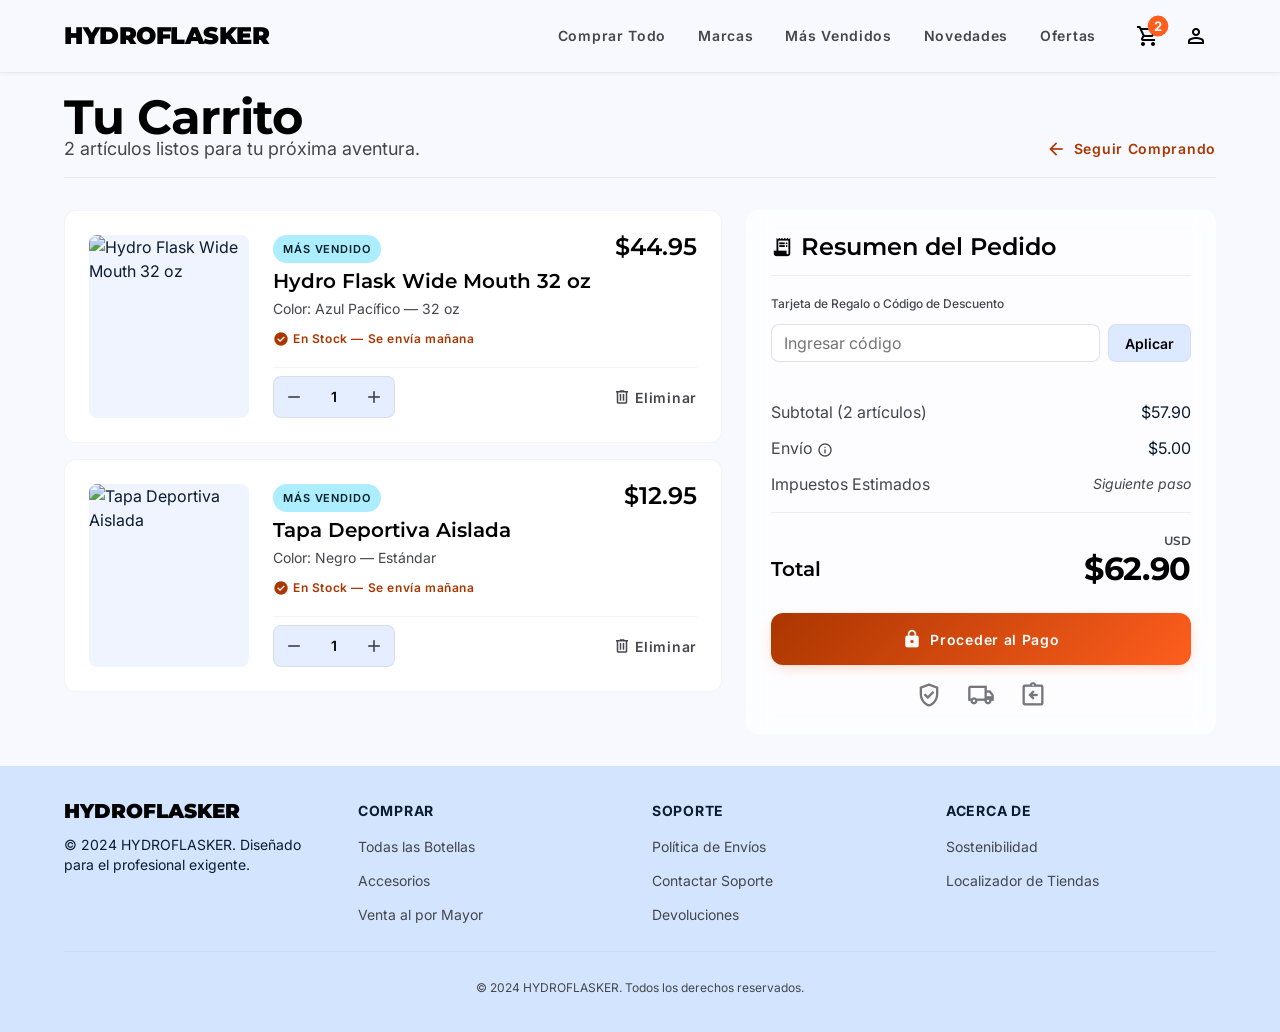
==== pages/cart.html @ 6d179d45 "Add files via upload" ====
<!DOCTYPE html>
<html lang="es">
<head>
  <meta charset="utf-8" />
  <meta name="viewport" content="width=device-width, initial-scale=1.0" />
  <title>Tu Carrito — HYDROFLASKER</title>
  <link rel="stylesheet" href="../css/main.css" />
  <link rel="stylesheet" href="../css/cart.css" />
</head>
<body>
  <div id="app-header"></div>

  <main class="page-transition cart-page">
    <div class="container">

      <!-- Header -->
      <div class="cart-head">
        <div>
          <h1 class="cart-head__title">Tu Carrito</h1>
          <p class="cart-head__sub" id="cart-count-text">0 artículos</p>
        </div>
        <a href="catalog.html" class="cart-head__back">
          <span class="material-symbols-outlined" style="font-size:20px">arrow_back</span>
          Seguir Comprando
        </a>
      </div>

      <div class="cart-layout">

        <!-- Cart Items -->
        <div class="cart-items" id="cart-items-container">
          <!-- Populated by JS -->
        </div>

        <!-- Order Summary -->
        <aside class="order-summary glass-panel">
          <h2 class="order-summary__title">
            <span class="material-symbols-outlined icon-fill" style="font-size:22px">receipt_long</span>
            Resumen del Pedido
          </h2>

          <!-- Promo -->
          <div class="order-summary__promo">
            <label class="order-summary__promo-label" for="promo-code">
              Tarjeta de Regalo o Código de Descuento
            </label>
            <div class="order-summary__promo-row">
              <input
                type="text"
                id="promo-code"
                placeholder="Ingresar código"
                class="order-summary__promo-input"
              />
              <button class="order-summary__promo-btn" id="apply-promo-btn">Aplicar</button>
            </div>
            <p class="order-summary__promo-msg" id="promo-msg"></p>
          </div>

          <!-- Breakdown -->
          <div class="order-summary__breakdown">
            <div class="order-summary__row">
              <span>Subtotal (<span id="item-count-label">0</span> artículos)</span>
              <span id="subtotal-label">$0.00</span>
            </div>
            <div class="order-summary__row">
              <span>
                Envío
                <span class="material-symbols-outlined" style="font-size:16px;vertical-align:middle;cursor:help" title="Tarifa de envío estándar">info</span>
              </span>
              <span id="shipping-label">$5.00</span>
            </div>
            <div class="order-summary__row">
              <span>Impuestos Estimados</span>
              <span style="color:var(--on-surface-variant);font-style:italic;font-size:14px">Siguiente paso</span>
            </div>
          </div>

          <!-- Total -->
          <div class="order-summary__total">
            <span>Total</span>
            <div style="text-align:right">
              <small class="order-summary__currency">USD</small>
              <div class="order-summary__total-amount" id="total-label">$0.00</div>
            </div>
          </div>

          <!-- CTA -->
          <button class="electric-button order-summary__checkout" id="checkout-btn">
            <span class="material-symbols-outlined icon-fill" style="font-size:20px">lock</span>
            Proceder al Pago
          </button>

          <!-- Trust badges -->
          <div class="order-summary__trust">
            <span class="material-symbols-outlined" title="Pago Seguro">verified_user</span>
            <span class="material-symbols-outlined" title="Envío Rápido">local_shipping</span>
            <span class="material-symbols-outlined" title="Devoluciones Fáciles">assignment_return</span>
          </div>
        </aside>

      </div>

      <!-- Empty Cart State -->
      <div class="cart-empty" id="cart-empty" style="display:none">
        <span class="material-symbols-outlined" style="font-size:80px;color:var(--outline-variant)">shopping_cart</span>
        <h2>Tu carrito está vacío</h2>
        <p>¡Explora nuestros productos y encuentra tu próxima aventura!</p>
        <a href="catalog.html" class="btn-browse">Ver Catálogo</a>
      </div>

    </div>
  </main>

  <div id="app-footer"></div>

  <script type="module" src="../js/cart.js"></script>
</body>
</html>
---- css/main.css ----
/* ============================================
   HYDROFLASKER — Design System
   ============================================ */

@import url('https://fonts.googleapis.com/css2?family=Inter:wght@400;500;600&family=Montserrat:wght@600;700;900&display=swap');
@import url('https://fonts.googleapis.com/css2?family=Material+Symbols+Outlined:wght,FILL@100..700,0..1&display=swap');

/* ── Color Tokens ── */
:root {
  --surface-container:         #e5eeff;
  --on-tertiary-fixed:         #001f26;
  --on-secondary-container:    #551600;
  --tertiary-fixed-dim:        #4cd7f6;
  --inverse-surface:           #213145;
  --error-container:           #ffdad6;
  --surface-container-lowest:  #ffffff;
  --on-primary-container:      #7c839b;
  --on-tertiary-container:     #0090a9;
  --error:                     #ba1a1a;
  --surface-dim:               #cbdbf5;
  --on-primary:                #ffffff;
  --background:                #f8f9ff;
  --inverse-on-surface:        #eaf1ff;
  --on-background:             #0b1c30;
  --on-surface-variant:        #45464d;
  --secondary:                 #ab3600;
  --surface-container-highest: #d3e4fe;
  --secondary-fixed-dim:       #ffb59c;
  --on-error-container:        #93000a;
  --inverse-primary:           #bec6e0;
  --primary:                   #000000;
  --tertiary-fixed:            #acedff;
  --on-primary-fixed:          #131b2e;
  --primary-container:         #131b2e;
  --outline:                   #76777d;
  --outline-variant:           #c6c6cd;
  --surface-container-low:     #eff4ff;
  --surface-bright:            #f8f9ff;
  --surface:                   #f8f9ff;
  --on-secondary:              #ffffff;
  --on-surface:                #0b1c30;
  --tertiary:                  #000000;
  --on-error:                  #ffffff;
  --primary-fixed:             #dae2fd;
  --surface-variant:           #d3e4fe;
  --on-tertiary:               #ffffff;
  --secondary-container:       #fe5e1e;
  --surface-container-high:    #dce9ff;
  --tertiary-container:        #001f26;

  /* Spacing */
  --margin-mobile:    20px;
  --margin-desktop:   64px;
  --stack-lg:         32px;
  --stack-md:         16px;
  --stack-sm:         8px;
  --gutter-mobile:    16px;
  --gutter-desktop:   24px;
  --container-max:    1280px;

  /* Border radius */
  --radius:    4px;
  --radius-lg: 8px;
  --radius-xl: 12px;
}

/* ── Reset ── */
*, *::before, *::after { box-sizing: border-box; margin: 0; padding: 0; }
html { scroll-behavior: smooth; }
body {
  font-family: 'Inter', sans-serif;
  font-size: 16px;
  line-height: 24px;
  color: var(--on-background);
  background: var(--background);
  overflow-x: hidden;
  -webkit-font-smoothing: antialiased;
}
img { max-width: 100%; display: block; }
a { text-decoration: none; color: inherit; }
button { cursor: pointer; border: none; background: none; font-family: inherit; }
input, select { font-family: inherit; }

/* ── Material Icons ── */
.material-symbols-outlined {
  font-family: 'Material Symbols Outlined';
  font-weight: normal;
  font-style: normal;
  font-size: 24px;
  line-height: 1;
  letter-spacing: normal;
  text-transform: none;
  display: inline-block;
  white-space: nowrap;
  word-wrap: normal;
  direction: ltr;
  -webkit-font-feature-settings: 'liga';
  font-feature-settings: 'liga';
  -webkit-font-smoothing: antialiased;
  font-variation-settings: 'FILL' 0, 'wght' 400, 'GRAD' 0, 'opsz' 24;
  vertical-align: middle;
  user-select: none;
}
.icon-fill { font-variation-settings: 'FILL' 1, 'wght' 400, 'GRAD' 0, 'opsz' 24; }

/* ── Typography ── */
.font-montserrat { font-family: 'Montserrat', sans-serif; }
h1, h2, h3, h4, h5, h6 { font-family: 'Montserrat', sans-serif; }

/* ── Layout Utilities ── */
.container {
  width: 100%;
  max-width: var(--container-max);
  margin-inline: auto;
  padding-inline: var(--margin-mobile);
}
@media (min-width: 768px) {
  .container { padding-inline: var(--margin-desktop); }
}

/* ── Shadows ── */
.shadow-ambient       { box-shadow: 0 8px 24px -4px rgba(11,28,48,.08); }
.shadow-ambient-hover { box-shadow: 0 16px 32px -8px rgba(11,28,48,.12); }
.shadow-soft-card     { box-shadow: 0 10px 20px -5px rgba(11,28,48,.08); }
.ambient-shadow-card  { box-shadow: 0 10px 30px -10px rgba(11,28,48,.08), 0 4px 6px -4px rgba(11,28,48,.04); }

/* ── Glass Panel ── */
.glass-panel {
  background: rgba(255,255,255,.7);
  backdrop-filter: blur(12px);
  -webkit-backdrop-filter: blur(12px);
  border: 1px solid rgba(255,255,255,.3);
}

/* ── Electric Button ── */
.electric-button {
  background: linear-gradient(135deg, #ab3600, #fe5e1e);
  box-shadow: 0 4px 15px -5px rgba(254,94,30,.4);
  transition: all .3s ease;
  color: var(--on-secondary);
  font-family: 'Inter', sans-serif;
  font-size: 14px;
  font-weight: 600;
  letter-spacing: .05em;
}
.electric-button:hover {
  box-shadow: 0 8px 25px -8px rgba(254,94,30,.6);
  transform: translateY(-2px);
}

/* ── Navigation ── */
.topnav {
  position: sticky;
  top: 0;
  z-index: 50;
  width: 100%;
  background: rgba(248,249,255,.9);
  backdrop-filter: blur(12px);
  -webkit-backdrop-filter: blur(12px);
  border-bottom: 1px solid rgba(198,198,205,.3);
  box-shadow: 0 1px 4px rgba(11,28,48,.06);
}
.topnav__inner {
  display: flex;
  align-items: center;
  justify-content: space-between;
  padding-block: 16px;
}
.topnav__logo {
  font-family: 'Montserrat', sans-serif;
  font-size: 24px;
  font-weight: 900;
  letter-spacing: -.02em;
  color: var(--primary);
}
.topnav__nav {
  display: none;
  align-items: center;
  gap: 32px;
  margin-left: auto;
  margin-right: 32px;
}
@media (min-width: 768px) { .topnav__nav { display: flex; } }
.topnav__link {
  font-size: 14px;
  font-weight: 600;
  letter-spacing: .05em;
  color: var(--on-surface-variant);
  transition: color .2s;
}
.topnav__link:hover { color: var(--secondary); }
.topnav__link--active {
  color: var(--secondary);
  border-bottom: 2px solid var(--secondary);
  padding-bottom: 2px;
}
.topnav__actions {
  display: flex;
  align-items: center;
  gap: 8px;
}
.topnav__icon-btn {
  position: relative;
  display: flex;
  align-items: center;
  justify-content: center;
  width: 40px;
  height: 40px;
  border-radius: 9999px;
  color: var(--primary);
  transition: background .2s, transform .15s;
}
.topnav__icon-btn:hover { background: var(--surface-container-low); }
.topnav__icon-btn:active { transform: scale(.95); }
.topnav__badge {
  position: absolute;
  top: 4px; right: 4px;
  width: 8px; height: 8px;
  border-radius: 9999px;
  background: var(--secondary-container);
}
.topnav__search {
  display: none;
  align-items: center;
  gap: 8px;
  background: var(--surface-container-lowest);
  border: 1px solid var(--outline-variant);
  border-radius: 9999px;
  padding: 6px 16px;
  transition: border-color .2s;
}
.topnav__search:focus-within { border-color: var(--primary); }
@media (min-width: 640px) { .topnav__search { display: flex; } }
.topnav__search input {
  background: transparent;
  border: none;
  outline: none;
  font-size: 14px;
  width: 128px;
  color: var(--on-surface);
}
.topnav__search input::placeholder { color: var(--on-surface-variant); }

/* ── Footer ── */
.footer {
  background: var(--surface-container-highest);
  border-top: 1px solid rgba(198,198,205,.2);
  margin-top: auto;
}
.footer__inner {
  display: grid;
  grid-template-columns: repeat(2, 1fr);
  gap: var(--gutter-desktop);
  padding-block: var(--stack-lg);
}
@media (min-width: 768px) { .footer__inner { grid-template-columns: repeat(4, 1fr); } }
.footer__brand { grid-column: span 2; }
@media (min-width: 768px) { .footer__brand { grid-column: span 1; } }
.footer__logo {
  font-family: 'Montserrat', sans-serif;
  font-size: 20px;
  font-weight: 900;
  color: var(--primary);
  margin-bottom: 12px;
  display: block;
}
.footer__copy {
  font-size: 14px;
  color: var(--on-surface);
  line-height: 20px;
}
.footer__heading {
  font-size: 14px;
  font-weight: 700;
  letter-spacing: .05em;
  color: var(--on-surface);
  margin-bottom: 12px;
  text-transform: uppercase;
}
.footer__links { display: flex; flex-direction: column; gap: 10px; }
.footer__link {
  font-size: 14px;
  color: var(--on-surface-variant);
  transition: color .2s, transform .2s;
  display: inline-block;
}
.footer__link:hover { color: var(--primary); transform: translateY(-2px); }
.footer__bottom {
  grid-column: span 2;
  padding-top: 24px;
  border-top: 1px solid rgba(198,198,205,.3);
  text-align: center;
  font-size: 12px;
  color: var(--on-surface-variant);
}
@media (min-width: 768px) { .footer__bottom { grid-column: span 4; } }

/* ── Page Transition ── */
.page-transition {
  animation: pageFadeIn .35s ease;
}
@keyframes pageFadeIn {
  from { opacity: 0; transform: translateY(8px); }
  to   { opacity: 1; transform: translateY(0); }
}

/* ── Cart Badge Counter ── */
#cart-count-badge {
  position: absolute;
  top: 2px; right: 2px;
  min-width: 16px; height: 16px;
  border-radius: 9999px;
  background: var(--secondary-container);
  color: var(--on-secondary);
  font-size: 10px;
  font-weight: 700;
  display: flex;
  align-items: center;
  justify-content: center;
  padding: 0 3px;
  transition: transform .2s;
}
#cart-count-badge.bump { transform: scale(1.3); }

/* ==========================================================================
   SHARED UI COMPONENTS
   ========================================================================== */

/* ── Centralized Buttons ── */
.btn {
  display: inline-flex;
  align-items: center;
  gap: 8px;
  padding: 14px 28px;
  border-radius: 9999px;
  font-family: 'Inter', sans-serif;
  font-size: 14px;
  font-weight: 600;
  letter-spacing: .05em;
  transition: all .2s;
  cursor: pointer;
  border: none;
  background: none;
}
.btn--primary {
  background: var(--on-surface);
  color: var(--surface);
}
.btn--primary:hover {
  background: var(--secondary);
  transform: translateY(-2px);
  box-shadow: 0 8px 20px rgba(171,54,0,.3);
}
.btn--ghost {
  background: transparent;
  color: var(--on-surface);
  border: 2px solid var(--outline-variant);
}
.btn--ghost:hover {
  border-color: var(--primary);
  background: var(--surface-container-low);
}
.btn--outline {
  background: transparent;
  color: var(--on-surface);
  border: 2px solid var(--outline);
}
.btn--outline:hover {
  background: var(--surface-container-low);
}

.btn-apply {
  width: 100%;
  padding: 12px;
  background: var(--secondary);
  color: var(--on-secondary);
  border-radius: var(--radius-xl);
  font-family: 'Inter', sans-serif;
  font-size: 14px;
  font-weight: 600;
  letter-spacing: .05em;
  transition: background .2s, transform .15s;
  box-shadow: 0 4px 12px rgba(171,54,0,.2);
  margin-top: auto;
}
.btn-apply:hover {
  background: var(--on-secondary-container);
  transform: translateY(-1px);
}
.btn-apply:active {
  transform: scale(.97);
}

.btn-load-more {
  padding: 12px 32px;
  border: 2px solid var(--primary);
  border-radius: var(--radius-xl);
  color: var(--primary);
  font-family: 'Inter', sans-serif;
  font-size: 14px;
  font-weight: 600;
  letter-spacing: .05em;
  transition: background .2s, color .2s;
}
.btn-load-more:hover {
  background: var(--surface-container-low);
}

/* ── Centralized Product Card ── */
.product-card {
  position: relative;
  display: flex;
  flex-direction: column;
  background: var(--surface-container-lowest);
  border-radius: var(--radius-xl);
  overflow: hidden;
  border: 1px solid rgba(198,198,205,.1);
  box-shadow: 0 8px 24px -4px rgba(11,28,48,.08);
  transition: transform .3s, box-shadow .3s, border-color .3s;
}
.product-card:hover {
  transform: translateY(-4px);
  box-shadow: 0 16px 32px -8px rgba(11,28,48,.15);
  border-color: rgba(198,198,205,.2);
}

.product-card__img-wrap {
  position: relative;
  width: 100%;
  aspect-ratio: 1;
  background: var(--surface-container-low);
  display: flex;
  align-items: center;
  justify-content: center;
  padding: 24px;
  overflow: hidden;
}

.product-card__badges {
  position: absolute;
  top: 12px; left: 12px;
  z-index: 2;
  display: flex;
  flex-direction: column;
  gap: 6px;
}

.product-card__badge {
  display: inline-block;
  padding: 2px 8px;
  border-radius: 6px;
  font-size: 12px;
  font-weight: 500;
  letter-spacing: .05em;
  background: var(--tertiary-fixed);
  color: var(--on-tertiary-fixed);
}
.product-card__badge--sale {
  background: var(--secondary);
  color: var(--on-secondary);
}
.product-card__badge--sold {
  background: var(--secondary-container);
  color: var(--on-secondary-container);
}

.product-card__img {
  width: 100%; height: 100%;
  object-fit: contain;
  mix-blend-mode: multiply;
  transition: transform .5s;
}
.product-card:hover .product-card__img {
  transform: scale(1.05);
}

/* Quick View Overlay (Catalog) */
.product-card__overlay {
  position: absolute;
  inset: 0;
  background: rgba(248,249,255,.2);
  backdrop-filter: blur(2px);
  opacity: 0;
  display: flex;
  align-items: flex-end;
  justify-content: center;
  padding-bottom: 24px;
  transition: opacity .3s;
  z-index: 1;
}
.product-card:hover .product-card__overlay {
  opacity: 1;
}
.product-card__quick-view {
  background: var(--secondary);
  color: var(--on-secondary);
  font-family: 'Inter', sans-serif;
  font-size: 14px;
  font-weight: 600;
  letter-spacing: .05em;
  padding: 10px 24px;
  border-radius: 9999px;
  box-shadow: 0 4px 12px rgba(11,28,48,.2);
  transform: translateY(16px);
  transition: transform .3s, background .2s;
  cursor: pointer;
}
.product-card__quick-view:hover {
  background: var(--on-secondary-container);
}
.product-card:hover .product-card__quick-view {
  transform: translateY(0);
}

/* Direct Add Button (Home) */
.product-card__add {
  position: absolute;
  bottom: 16px; right: 16px;
  width: 40px; height: 40px;
  border-radius: 9999px;
  background: var(--secondary-container);
  color: var(--on-secondary);
  display: flex;
  align-items: center;
  justify-content: center;
  opacity: 0;
  transform: translateY(16px);
  transition: opacity .3s, transform .3s, background .2s;
  box-shadow: 0 4px 12px rgba(11,28,48,.15);
  cursor: pointer;
  z-index: 3;
}
.product-card__add:hover {
  background: var(--secondary);
}
.product-card:hover .product-card__add {
  opacity: 1;
  transform: translateY(0);
}

/* Card Body */
.product-card__body {
  padding: 20px;
  display: flex;
  flex-direction: column;
  flex: 1;
}
.product-card__row {
  display: flex;
  justify-content: space-between;
  align-items: flex-start;
  margin-bottom: 8px;
}
.product-card__name {
  font-family: 'Montserrat', sans-serif;
  font-size: 20px;
  font-weight: 600;
  line-height: 28px;
  color: var(--on-surface);
  margin-bottom: 8px;
  transition: color .2s;
  text-decoration: none;
  white-space: nowrap;
  overflow: hidden;
  text-overflow: ellipsis;
  display: block;
}
.product-card__name:hover {
  color: var(--secondary);
}
.product-card__variant {
  font-size: 14px;
  color: var(--on-surface-variant);
  flex: 1;
  margin-bottom: 16px;
}

/* Prices */
.product-card__prices {
  display: flex;
  align-items: flex-end;
  gap: 4px;
}
.product-card__price {
  font-family: 'Montserrat', sans-serif;
  font-size: 24px;
  font-weight: 600;
  color: var(--on-surface);
}
.product-card__price--sale {
  color: var(--secondary);
}
.product-card__price-old {
  font-size: 16px;
  color: var(--outline);
  text-decoration: line-through;
  margin-left: 8px;
}

/* Colors (Catalog) */
.product-card__colors {
  display: flex;
  align-items: center;
  gap: 6px;
  margin-top: 8px;
}
.product-card__color-dot {
  width: 16px;
  height: 16px;
  border-radius: 9999px;
  border: 1px solid rgba(198,198,205,.5);
}
.product-card__more {
  font-size: 12px;
  color: var(--on-surface-variant);
  margin-left: 4px;
}
---- css/cart.css ----
/* ── Cart Page ── */
.cart-page { flex-grow: 1; padding-block: var(--stack-lg); }

/* Head */
.cart-head {
  display: flex;
  align-items: flex-end;
  justify-content: space-between;
  padding-bottom: var(--stack-md);
  margin-bottom: var(--stack-lg);
  border-bottom: 1px solid rgba(198,198,205,.3);
}
.cart-head__title {
  font-size: clamp(32px, 6vw, 48px);
  font-weight: 700;
  letter-spacing: -.02em;
  color: var(--primary);
}
.cart-head__sub { font-size: 18px; color: var(--on-surface-variant); margin-top: 8px; }
.cart-head__back {
  display: none;
  align-items: center;
  gap: 8px;
  font-size: 14px;
  font-weight: 600;
  letter-spacing: .05em;
  color: var(--secondary);
  transition: color .2s;
}
.cart-head__back:hover { color: var(--secondary-container); }
@media (min-width: 768px) { .cart-head__back { display: flex; } }

/* Layout */
.cart-layout {
  display: grid;
  grid-template-columns: 1fr;
  gap: var(--gutter-desktop);
  align-items: start;
}
@media (min-width: 1024px) { .cart-layout { grid-template-columns: 7fr 5fr; } }

/* Cart Items */
.cart-items { display: flex; flex-direction: column; gap: var(--stack-md); }

.cart-item {
  display: flex;
  flex-direction: column;
  gap: var(--gutter-desktop);
  background: var(--surface-container-lowest);
  border-radius: var(--radius-xl);
  padding: var(--stack-md);
  border: 1px solid rgba(198,198,205,.2);
  transition: border-color .2s;
  animation: slideInUp .4s cubic-bezier(.16,1,.3,1) both;
  overflow: hidden;
  position: relative;
}
.cart-item:hover { border-color: rgba(198,198,205,.5); }
@media (min-width: 640px) { .cart-item { flex-direction: row; padding: var(--gutter-desktop); } }

@keyframes slideInUp {
  from { opacity: 0; transform: translateY(20px); }
  to   { opacity: 1; transform: translateY(0); }
}

.cart-item__img-wrap {
  width: 100%;
  aspect-ratio: 1;
  border-radius: var(--radius-lg);
  background: var(--surface-container-low);
  overflow: hidden;
  flex-shrink: 0;
}
@media (min-width: 640px) { .cart-item__img-wrap { width: 128px; aspect-ratio: 1; } }
@media (min-width: 768px) { .cart-item__img-wrap { width: 160px; } }

.cart-item__img {
  width: 100%; height: 100%;
  object-fit: cover;
  mix-blend-mode: multiply;
  transition: transform .5s;
}
.cart-item:hover .cart-item__img { transform: scale(1.05); }

.cart-item__body {
  display: flex;
  flex-direction: column;
  justify-content: space-between;
  flex: 1;
}
.cart-item__head {
  display: flex;
  justify-content: space-between;
  align-items: flex-start;
  gap: 16px;
}

.cart-item__badge {
  display: inline-block;
  padding: 2px 10px;
  background: var(--tertiary-fixed);
  color: var(--on-tertiary-fixed);
  border-radius: 9999px;
  font-size: 11px;
  font-weight: 600;
  letter-spacing: .08em;
  text-transform: uppercase;
  margin-bottom: 6px;
}
.cart-item__name {
  font-family: 'Montserrat', sans-serif;
  font-size: 20px;
  font-weight: 600;
  color: var(--primary);
  margin-bottom: 4px;
}
.cart-item__variant { font-size: 14px; color: var(--on-surface-variant); margin-bottom: 6px; }
.cart-item__stock {
  display: flex;
  align-items: center;
  gap: 4px;
  font-size: 12px;
  font-weight: 600;
  letter-spacing: .05em;
  color: var(--secondary);
}
.cart-item__price {
  font-family: 'Montserrat', sans-serif;
  font-size: 24px;
  font-weight: 600;
  color: var(--primary);
  white-space: nowrap;
}

.cart-item__footer {
  display: flex;
  align-items: center;
  justify-content: space-between;
  padding-top: var(--stack-sm);
  border-top: 1px solid rgba(198,198,205,.2);
  margin-top: var(--stack-md);
}
.cart-item__qty {
  display: flex;
  align-items: center;
  background: var(--surface-container);
  border: 1px solid rgba(198,198,205,.4);
  border-radius: var(--radius-lg);
  overflow: hidden;
}
.cart-item__qty-btn {
  width: 40px; height: 40px;
  display: flex; align-items: center; justify-content: center;
  color: var(--on-surface-variant);
  transition: background .15s, color .15s;
}
.cart-item__qty-btn:hover { background: var(--surface-variant); color: var(--primary); }
.cart-item__qty-val {
  width: 40px;
  text-align: center;
  font-size: 14px;
  font-weight: 600;
  letter-spacing: .05em;
  color: var(--primary);
  pointer-events: none;
}
.cart-item__remove {
  display: flex;
  align-items: center;
  gap: 4px;
  font-size: 14px;
  font-weight: 600;
  letter-spacing: .05em;
  color: var(--on-surface-variant);
  transition: color .2s;
}
.cart-item__remove:hover { color: var(--error); }

/* Order Summary */
.order-summary {
  border-radius: var(--radius-xl);
  padding: var(--gutter-desktop);
  position: sticky;
  top: 88px;
}
.order-summary__title {
  font-family: 'Montserrat', sans-serif;
  font-size: 24px;
  font-weight: 600;
  color: var(--primary);
  display: flex;
  align-items: center;
  gap: 8px;
  padding-bottom: var(--stack-md);
  margin-bottom: var(--stack-md);
  border-bottom: 1px solid rgba(198,198,205,.3);
}

/* Promo */
.order-summary__promo { margin-bottom: var(--stack-md); }
.order-summary__promo-label { display: block; font-size: 12px; font-weight: 500; color: var(--on-surface-variant); margin-bottom: 8px; }
.order-summary__promo-row { display: flex; gap: 8px; }
.order-summary__promo-input {
  flex: 1;
  background: var(--surface-container-lowest);
  border: 1px solid rgba(198,198,205,.5);
  border-radius: var(--radius-lg);
  padding: 8px 12px;
  font-size: 16px;
  color: var(--primary);
  outline: none;
  transition: border-color .2s;
}
.order-summary__promo-input:focus { border-color: var(--secondary); box-shadow: 0 0 0 2px rgba(171,54,0,.12); }
.order-summary__promo-btn {
  background: var(--surface-container-high);
  color: var(--primary);
  font-family: 'Inter', sans-serif;
  font-size: 14px;
  font-weight: 600;
  padding: 8px 16px;
  border-radius: var(--radius-lg);
  border: 1px solid rgba(198,198,205,.3);
  transition: background .2s;
}
.order-summary__promo-btn:hover { background: var(--surface-container-highest); }
.order-summary__promo-msg { font-size: 12px; margin-top: 6px; min-height: 16px; }
.order-summary__promo-msg--error { color: var(--error); }
.order-summary__promo-msg--ok    { color: var(--secondary); }

/* Breakdown */
.order-summary__breakdown {
  display: flex;
  flex-direction: column;
  gap: 12px;
  font-size: 16px;
  color: var(--on-surface);
  margin-bottom: var(--stack-md);
  padding-bottom: var(--stack-md);
  border-bottom: 1px solid rgba(198,198,205,.3);
}
.order-summary__row { display: flex; justify-content: space-between; align-items: center; }
.order-summary__row span:first-child { color: var(--on-surface-variant); }

/* Total */
.order-summary__total {
  display: flex;
  justify-content: space-between;
  align-items: flex-end;
  margin-bottom: var(--stack-lg);
  font-family: 'Montserrat', sans-serif;
  font-size: 20px;
  font-weight: 600;
  color: var(--primary);
}
.order-summary__currency { display: block; font-size: 12px; color: var(--on-surface-variant); margin-bottom: 4px; }
.order-summary__total-amount { font-size: 32px; font-weight: 700; letter-spacing: -.01em; }

/* CTA */
.order-summary__checkout {
  width: 100%;
  display: flex;
  align-items: center;
  justify-content: center;
  gap: 8px;
  padding: 16px;
  border-radius: var(--radius-xl);
  font-size: 14px;
  font-weight: 600;
  letter-spacing: .05em;
}

/* Trust */
.order-summary__trust {
  display: flex;
  justify-content: center;
  align-items: center;
  gap: 24px;
  margin-top: var(--stack-md);
  color: var(--outline);
}
.order-summary__trust .material-symbols-outlined { font-size: 28px; }

/* Empty state */
.cart-empty {
  display: flex;
  flex-direction: column;
  align-items: center;
  text-align: center;
  padding: 80px 24px;
  gap: 16px;
}
.cart-empty h2 {
  font-family: 'Montserrat', sans-serif;
  font-size: 24px;
  color: var(--on-surface);
}
.cart-empty p { font-size: 16px; color: var(--on-surface-variant); }
.btn-browse {
  display: inline-flex;
  align-items: center;
  padding: 12px 32px;
  border-radius: 9999px;
  background: var(--on-surface);
  color: var(--surface);
  font-family: 'Inter', sans-serif;
  font-size: 14px;
  font-weight: 600;
  margin-top: 8px;
  transition: background .2s, transform .2s;
}
.btn-browse:hover { background: var(--secondary); transform: translateY(-2px); }
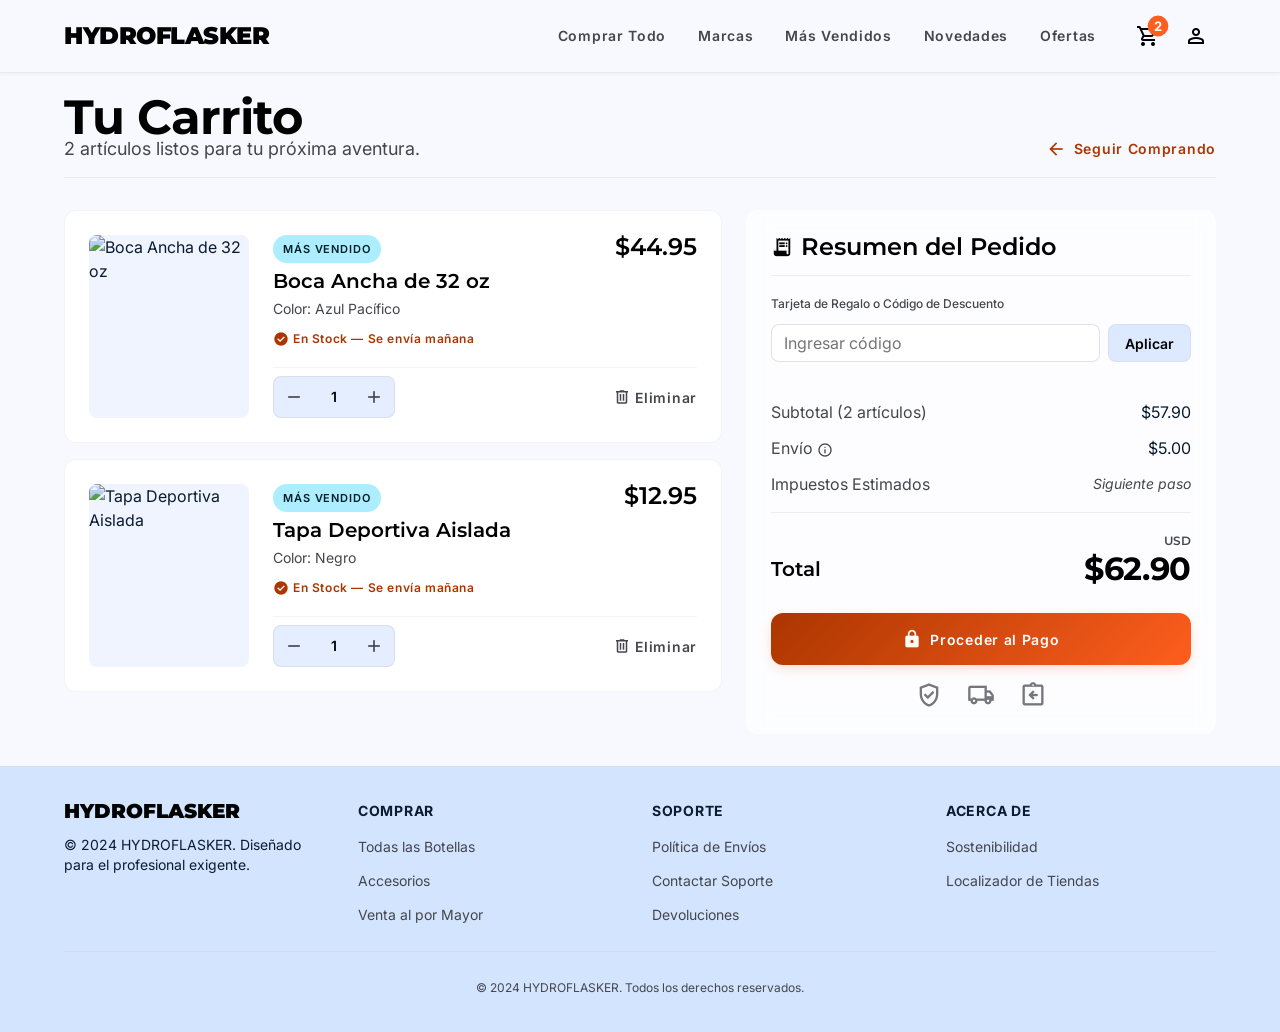
==== commit 4e8e9471: "Add files via upload" ====
--- a/pages/cart.html
+++ b/pages/cart.html
@@ -113,6 +113,7 @@
 
   <div id="app-footer"></div>
 
-  <script type="module" src="../js/cart.js"></script>
+  <script src="../js/app.js"></script>
+  <script src="../js/cart.js"></script>
 </body>
 </html>
--- a/css/main.css
+++ b/css/main.css
@@ -321,298 +321,3 @@
   transition: transform .2s;
 }
 #cart-count-badge.bump { transform: scale(1.3); }
-
-/* ==========================================================================
-   SHARED UI COMPONENTS
-   ========================================================================== */
-
-/* ── Centralized Buttons ── */
-.btn {
-  display: inline-flex;
-  align-items: center;
-  gap: 8px;
-  padding: 14px 28px;
-  border-radius: 9999px;
-  font-family: 'Inter', sans-serif;
-  font-size: 14px;
-  font-weight: 600;
-  letter-spacing: .05em;
-  transition: all .2s;
-  cursor: pointer;
-  border: none;
-  background: none;
-}
-.btn--primary {
-  background: var(--on-surface);
-  color: var(--surface);
-}
-.btn--primary:hover {
-  background: var(--secondary);
-  transform: translateY(-2px);
-  box-shadow: 0 8px 20px rgba(171,54,0,.3);
-}
-.btn--ghost {
-  background: transparent;
-  color: var(--on-surface);
-  border: 2px solid var(--outline-variant);
-}
-.btn--ghost:hover {
-  border-color: var(--primary);
-  background: var(--surface-container-low);
-}
-.btn--outline {
-  background: transparent;
-  color: var(--on-surface);
-  border: 2px solid var(--outline);
-}
-.btn--outline:hover {
-  background: var(--surface-container-low);
-}
-
-.btn-apply {
-  width: 100%;
-  padding: 12px;
-  background: var(--secondary);
-  color: var(--on-secondary);
-  border-radius: var(--radius-xl);
-  font-family: 'Inter', sans-serif;
-  font-size: 14px;
-  font-weight: 600;
-  letter-spacing: .05em;
-  transition: background .2s, transform .15s;
-  box-shadow: 0 4px 12px rgba(171,54,0,.2);
-  margin-top: auto;
-}
-.btn-apply:hover {
-  background: var(--on-secondary-container);
-  transform: translateY(-1px);
-}
-.btn-apply:active {
-  transform: scale(.97);
-}
-
-.btn-load-more {
-  padding: 12px 32px;
-  border: 2px solid var(--primary);
-  border-radius: var(--radius-xl);
-  color: var(--primary);
-  font-family: 'Inter', sans-serif;
-  font-size: 14px;
-  font-weight: 600;
-  letter-spacing: .05em;
-  transition: background .2s, color .2s;
-}
-.btn-load-more:hover {
-  background: var(--surface-container-low);
-}
-
-/* ── Centralized Product Card ── */
-.product-card {
-  position: relative;
-  display: flex;
-  flex-direction: column;
-  background: var(--surface-container-lowest);
-  border-radius: var(--radius-xl);
-  overflow: hidden;
-  border: 1px solid rgba(198,198,205,.1);
-  box-shadow: 0 8px 24px -4px rgba(11,28,48,.08);
-  transition: transform .3s, box-shadow .3s, border-color .3s;
-}
-.product-card:hover {
-  transform: translateY(-4px);
-  box-shadow: 0 16px 32px -8px rgba(11,28,48,.15);
-  border-color: rgba(198,198,205,.2);
-}
-
-.product-card__img-wrap {
-  position: relative;
-  width: 100%;
-  aspect-ratio: 1;
-  background: var(--surface-container-low);
-  display: flex;
-  align-items: center;
-  justify-content: center;
-  padding: 24px;
-  overflow: hidden;
-}
-
-.product-card__badges {
-  position: absolute;
-  top: 12px; left: 12px;
-  z-index: 2;
-  display: flex;
-  flex-direction: column;
-  gap: 6px;
-}
-
-.product-card__badge {
-  display: inline-block;
-  padding: 2px 8px;
-  border-radius: 6px;
-  font-size: 12px;
-  font-weight: 500;
-  letter-spacing: .05em;
-  background: var(--tertiary-fixed);
-  color: var(--on-tertiary-fixed);
-}
-.product-card__badge--sale {
-  background: var(--secondary);
-  color: var(--on-secondary);
-}
-.product-card__badge--sold {
-  background: var(--secondary-container);
-  color: var(--on-secondary-container);
-}
-
-.product-card__img {
-  width: 100%; height: 100%;
-  object-fit: contain;
-  mix-blend-mode: multiply;
-  transition: transform .5s;
-}
-.product-card:hover .product-card__img {
-  transform: scale(1.05);
-}
-
-/* Quick View Overlay (Catalog) */
-.product-card__overlay {
-  position: absolute;
-  inset: 0;
-  background: rgba(248,249,255,.2);
-  backdrop-filter: blur(2px);
-  opacity: 0;
-  display: flex;
-  align-items: flex-end;
-  justify-content: center;
-  padding-bottom: 24px;
-  transition: opacity .3s;
-  z-index: 1;
-}
-.product-card:hover .product-card__overlay {
-  opacity: 1;
-}
-.product-card__quick-view {
-  background: var(--secondary);
-  color: var(--on-secondary);
-  font-family: 'Inter', sans-serif;
-  font-size: 14px;
-  font-weight: 600;
-  letter-spacing: .05em;
-  padding: 10px 24px;
-  border-radius: 9999px;
-  box-shadow: 0 4px 12px rgba(11,28,48,.2);
-  transform: translateY(16px);
-  transition: transform .3s, background .2s;
-  cursor: pointer;
-}
-.product-card__quick-view:hover {
-  background: var(--on-secondary-container);
-}
-.product-card:hover .product-card__quick-view {
-  transform: translateY(0);
-}
-
-/* Direct Add Button (Home) */
-.product-card__add {
-  position: absolute;
-  bottom: 16px; right: 16px;
-  width: 40px; height: 40px;
-  border-radius: 9999px;
-  background: var(--secondary-container);
-  color: var(--on-secondary);
-  display: flex;
-  align-items: center;
-  justify-content: center;
-  opacity: 0;
-  transform: translateY(16px);
-  transition: opacity .3s, transform .3s, background .2s;
-  box-shadow: 0 4px 12px rgba(11,28,48,.15);
-  cursor: pointer;
-  z-index: 3;
-}
-.product-card__add:hover {
-  background: var(--secondary);
-}
-.product-card:hover .product-card__add {
-  opacity: 1;
-  transform: translateY(0);
-}
-
-/* Card Body */
-.product-card__body {
-  padding: 20px;
-  display: flex;
-  flex-direction: column;
-  flex: 1;
-}
-.product-card__row {
-  display: flex;
-  justify-content: space-between;
-  align-items: flex-start;
-  margin-bottom: 8px;
-}
-.product-card__name {
-  font-family: 'Montserrat', sans-serif;
-  font-size: 20px;
-  font-weight: 600;
-  line-height: 28px;
-  color: var(--on-surface);
-  margin-bottom: 8px;
-  transition: color .2s;
-  text-decoration: none;
-  white-space: nowrap;
-  overflow: hidden;
-  text-overflow: ellipsis;
-  display: block;
-}
-.product-card__name:hover {
-  color: var(--secondary);
-}
-.product-card__variant {
-  font-size: 14px;
-  color: var(--on-surface-variant);
-  flex: 1;
-  margin-bottom: 16px;
-}
-
-/* Prices */
-.product-card__prices {
-  display: flex;
-  align-items: flex-end;
-  gap: 4px;
-}
-.product-card__price {
-  font-family: 'Montserrat', sans-serif;
-  font-size: 24px;
-  font-weight: 600;
-  color: var(--on-surface);
-}
-.product-card__price--sale {
-  color: var(--secondary);
-}
-.product-card__price-old {
-  font-size: 16px;
-  color: var(--outline);
-  text-decoration: line-through;
-  margin-left: 8px;
-}
-
-/* Colors (Catalog) */
-.product-card__colors {
-  display: flex;
-  align-items: center;
-  gap: 6px;
-  margin-top: 8px;
-}
-.product-card__color-dot {
-  width: 16px;
-  height: 16px;
-  border-radius: 9999px;
-  border: 1px solid rgba(198,198,205,.5);
-}
-.product-card__more {
-  font-size: 12px;
-  color: var(--on-surface-variant);
-  margin-left: 4px;
-}
-
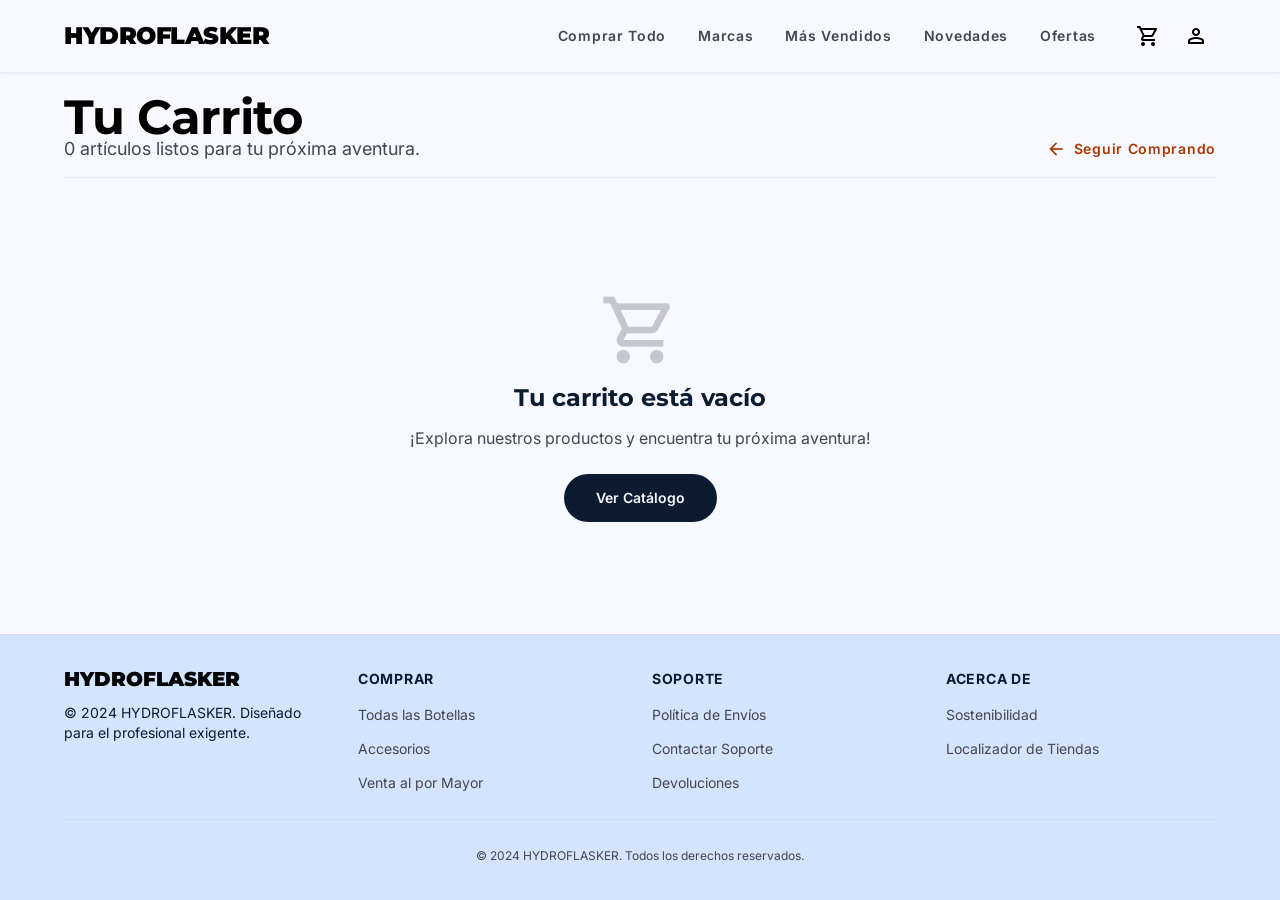
==== commit dade3501: "Culmine, v1.0" ====
--- a/pages/cart.html
+++ b/pages/cart.html
@@ -1,119 +1,145 @@
-<!DOCTYPE html>
-<html lang="es">
-<head>
-  <meta charset="utf-8" />
-  <meta name="viewport" content="width=device-width, initial-scale=1.0" />
-  <title>Tu Carrito — HYDROFLASKER</title>
-  <link rel="stylesheet" href="../css/main.css" />
-  <link rel="stylesheet" href="../css/cart.css" />
-</head>
-<body>
-  <div id="app-header"></div>
-
-  <main class="page-transition cart-page">
-    <div class="container">
-
-      <!-- Header -->
-      <div class="cart-head">
-        <div>
-          <h1 class="cart-head__title">Tu Carrito</h1>
-          <p class="cart-head__sub" id="cart-count-text">0 artículos</p>
-        </div>
-        <a href="catalog.html" class="cart-head__back">
-          <span class="material-symbols-outlined" style="font-size:20px">arrow_back</span>
-          Seguir Comprando
-        </a>
-      </div>
-
-      <div class="cart-layout">
-
-        <!-- Cart Items -->
-        <div class="cart-items" id="cart-items-container">
-          <!-- Populated by JS -->
-        </div>
-
-        <!-- Order Summary -->
-        <aside class="order-summary glass-panel">
-          <h2 class="order-summary__title">
-            <span class="material-symbols-outlined icon-fill" style="font-size:22px">receipt_long</span>
-            Resumen del Pedido
-          </h2>
-
-          <!-- Promo -->
-          <div class="order-summary__promo">
-            <label class="order-summary__promo-label" for="promo-code">
-              Tarjeta de Regalo o Código de Descuento
-            </label>
-            <div class="order-summary__promo-row">
-              <input
-                type="text"
-                id="promo-code"
-                placeholder="Ingresar código"
-                class="order-summary__promo-input"
-              />
-              <button class="order-summary__promo-btn" id="apply-promo-btn">Aplicar</button>
-            </div>
-            <p class="order-summary__promo-msg" id="promo-msg"></p>
-          </div>
-
-          <!-- Breakdown -->
-          <div class="order-summary__breakdown">
-            <div class="order-summary__row">
-              <span>Subtotal (<span id="item-count-label">0</span> artículos)</span>
-              <span id="subtotal-label">$0.00</span>
-            </div>
-            <div class="order-summary__row">
-              <span>
-                Envío
-                <span class="material-symbols-outlined" style="font-size:16px;vertical-align:middle;cursor:help" title="Tarifa de envío estándar">info</span>
-              </span>
-              <span id="shipping-label">$5.00</span>
-            </div>
-            <div class="order-summary__row">
-              <span>Impuestos Estimados</span>
-              <span style="color:var(--on-surface-variant);font-style:italic;font-size:14px">Siguiente paso</span>
-            </div>
-          </div>
-
-          <!-- Total -->
-          <div class="order-summary__total">
-            <span>Total</span>
-            <div style="text-align:right">
-              <small class="order-summary__currency">USD</small>
-              <div class="order-summary__total-amount" id="total-label">$0.00</div>
-            </div>
-          </div>
-
-          <!-- CTA -->
-          <button class="electric-button order-summary__checkout" id="checkout-btn">
-            <span class="material-symbols-outlined icon-fill" style="font-size:20px">lock</span>
-            Proceder al Pago
-          </button>
-
-          <!-- Trust badges -->
-          <div class="order-summary__trust">
-            <span class="material-symbols-outlined" title="Pago Seguro">verified_user</span>
-            <span class="material-symbols-outlined" title="Envío Rápido">local_shipping</span>
-            <span class="material-symbols-outlined" title="Devoluciones Fáciles">assignment_return</span>
-          </div>
-        </aside>
-
-      </div>
-
-      <!-- Empty Cart State -->
-      <div class="cart-empty" id="cart-empty" style="display:none">
-        <span class="material-symbols-outlined" style="font-size:80px;color:var(--outline-variant)">shopping_cart</span>
-        <h2>Tu carrito está vacío</h2>
-        <p>¡Explora nuestros productos y encuentra tu próxima aventura!</p>
-        <a href="catalog.html" class="btn-browse">Ver Catálogo</a>
-      </div>
-
-    </div>
-  </main>
-
-  <div id="app-footer"></div>
-
-  <script src="../js/app.js"></script>
-  <script src="../js/cart.js"></script>
-</body>
-</html>
+<!DOCTYPE html>
+<html lang="es">
+
+<head>
+  <meta charset="utf-8" />
+  <meta name="viewport" content="width=device-width, initial-scale=1.0" />
+  <title>Tu Carrito — HYDROFLASKER</title>
+  <link rel="stylesheet" href="../css/main.css?v=1.4" />
+  <link rel="stylesheet" href="../css/cart.css?v=1.4" />
+</head>
+
+<body>
+  <div id="app-header"></div>
+
+  <main class="page-transition cart-page">
+    <div class="container">
+
+      <!-- Header -->
+      <div class="cart-head">
+        <div>
+          <h1 class="cart-head__title">Tu Carrito</h1>
+          <p class="cart-head__sub" id="cart-count-text">0 artículos</p>
+        </div>
+        <a href="catalog.html" class="cart-head__back">
+          <span class="material-symbols-outlined" style="font-size:20px">arrow_back</span>
+          Seguir Comprando
+        </a>
+      </div>
+
+      <div class="cart-layout">
+
+        <!-- Cart Items -->
+        <div class="cart-items" id="cart-items-container">
+          <!-- Populated by JS -->
+        </div>
+
+        <!-- Order Summary -->
+        <aside class="order-summary glass-panel">
+          <h2 class="order-summary__title">
+            <span class="material-symbols-outlined icon-fill" style="font-size:22px">receipt_long</span>
+            Resumen del Pedido
+          </h2>
+
+          <!-- Promo -->
+          <div class="order-summary__promo">
+            <label class="order-summary__promo-label" for="promo-code">
+              Tarjeta de Regalo o Código de Descuento
+            </label>
+            <div class="order-summary__promo-row">
+              <input type="text" id="promo-code" placeholder="Ingresar código" class="order-summary__promo-input" />
+              <button class="order-summary__promo-btn" id="apply-promo-btn">Aplicar</button>
+            </div>
+            <p class="order-summary__promo-msg" id="promo-msg"></p>
+          </div>
+
+          <!-- Breakdown -->
+          <div class="order-summary__breakdown">
+            <div class="order-summary__row">
+              <span>Subtotal (<span id="item-count-label">0</span> artículos)</span>
+              <span id="subtotal-label">$0.00</span>
+            </div>
+            <div class="order-summary__row">
+              <span>
+                Envío
+                <span class="material-symbols-outlined" style="font-size:16px;vertical-align:middle;cursor:help"
+                  title="Tarifa de envío estándar">info</span>
+              </span>
+              <span id="shipping-label">$5.00</span>
+            </div>
+            <div class="order-summary__row">
+              <span>Impuestos Estimados</span>
+              <span style="color:var(--on-surface-variant);font-style:italic;font-size:14px">Siguiente paso</span>
+            </div>
+          </div>
+
+          <!-- Total -->
+          <div class="order-summary__total">
+            <span>Total</span>
+            <div style="text-align:right">
+              <small class="order-summary__currency">MXN</small>
+              <div class="order-summary__total-amount" id="total-label">$0.00</div>
+            </div>
+          </div>
+
+          <!-- Datos de Envío (Apariencia Profesional) -->
+          <div class="order-summary__shipping-info"
+            style="margin-block: 20px; border-top: 1px solid rgba(198, 198, 205, 0.3); padding-top: 16px;">
+            <p
+              style="font-size: 13px; font-weight: 700; color: var(--on-surface); margin-bottom: 12px; display: flex; align-items: center; gap: 6px;">
+              <span class="material-symbols-outlined"
+                style="font-size: 18px; color: var(--secondary);">local_shipping</span>
+              Datos de Envío
+            </p>
+            <div style="display: flex; flex-direction: column; gap: 8px;">
+              <input type="text" id="shipping-fullname" placeholder="Nombre completo del destinatario"
+                style="width: 100%; padding: 8px 12px; font-size: 13px; border: 1px solid var(--outline-variant); border-radius: var(--radius); background: var(--surface-container-lowest); color: var(--on-surface); outline: none; transition: border-color .2s;"
+                required />
+              <input type="text" id="shipping-address" placeholder="Calle, número e interior"
+                style="width: 100%; padding: 8px 12px; font-size: 13px; border: 1px solid var(--outline-variant); border-radius: var(--radius); background: var(--surface-container-lowest); color: var(--on-surface); outline: none; transition: border-color .2s;"
+                required />
+              <div style="display: flex; gap: 8px;">
+                <input type="text" id="shipping-city" placeholder="Ciudad"
+                  style="width: 60%; padding: 8px 12px; font-size: 13px; border: 1px solid var(--outline-variant); border-radius: var(--radius); background: var(--surface-container-lowest); color: var(--on-surface); outline: none; transition: border-color .2s;"
+                  required />
+                <input type="text" id="shipping-zip" placeholder="C. Postal"
+                  style="width: 40%; padding: 8px 12px; font-size: 13px; border: 1px solid var(--outline-variant); border-radius: var(--radius); background: var(--surface-container-lowest); color: var(--on-surface); outline: none; transition: border-color .2s;"
+                  required />
+              </div>
+            </div>
+          </div>
+
+          <!-- CTA -->
+          <button class="electric-button order-summary__checkout" id="checkout-btn">
+            <span class="material-symbols-outlined icon-fill" style="font-size:20px">lock</span>
+            Proceder al Pago
+          </button>
+
+          <!-- Trust badges -->
+          <div class="order-summary__trust">
+            <span class="material-symbols-outlined" title="Pago Seguro">verified_user</span>
+            <span class="material-symbols-outlined" title="Envío Rápido">local_shipping</span>
+            <span class="material-symbols-outlined" title="Devoluciones Fáciles">assignment_return</span>
+          </div>
+        </aside>
+
+      </div>
+
+      <!-- Empty Cart State -->
+      <div class="cart-empty" id="cart-empty" style="display:none">
+        <span class="material-symbols-outlined" style="font-size:80px;color:var(--outline-variant)">shopping_cart</span>
+        <h2>Tu carrito está vacío</h2>
+        <p>¡Explora nuestros productos y encuentra tu próxima aventura!</p>
+        <a href="catalog.html" class="btn-browse">Ver Catálogo</a>
+      </div>
+
+    </div>
+  </main>
+
+  <div id="app-footer"></div>
+
+  <script src="../js/app.js?v=1.4"></script>
+  <script src="../js/cart.js?v=1.4"></script>
+</body>
+
+</html>
--- a/css/main.css
+++ b/css/main.css
@@ -1,323 +1,716 @@
-/* ============================================
-   HYDROFLASKER — Design System
-   ============================================ */
-
-@import url('https://fonts.googleapis.com/css2?family=Inter:wght@400;500;600&family=Montserrat:wght@600;700;900&display=swap');
-@import url('https://fonts.googleapis.com/css2?family=Material+Symbols+Outlined:wght,FILL@100..700,0..1&display=swap');
-
-/* ── Color Tokens ── */
-:root {
-  --surface-container:         #e5eeff;
-  --on-tertiary-fixed:         #001f26;
-  --on-secondary-container:    #551600;
-  --tertiary-fixed-dim:        #4cd7f6;
-  --inverse-surface:           #213145;
-  --error-container:           #ffdad6;
-  --surface-container-lowest:  #ffffff;
-  --on-primary-container:      #7c839b;
-  --on-tertiary-container:     #0090a9;
-  --error:                     #ba1a1a;
-  --surface-dim:               #cbdbf5;
-  --on-primary:                #ffffff;
-  --background:                #f8f9ff;
-  --inverse-on-surface:        #eaf1ff;
-  --on-background:             #0b1c30;
-  --on-surface-variant:        #45464d;
-  --secondary:                 #ab3600;
-  --surface-container-highest: #d3e4fe;
-  --secondary-fixed-dim:       #ffb59c;
-  --on-error-container:        #93000a;
-  --inverse-primary:           #bec6e0;
-  --primary:                   #000000;
-  --tertiary-fixed:            #acedff;
-  --on-primary-fixed:          #131b2e;
-  --primary-container:         #131b2e;
-  --outline:                   #76777d;
-  --outline-variant:           #c6c6cd;
-  --surface-container-low:     #eff4ff;
-  --surface-bright:            #f8f9ff;
-  --surface:                   #f8f9ff;
-  --on-secondary:              #ffffff;
-  --on-surface:                #0b1c30;
-  --tertiary:                  #000000;
-  --on-error:                  #ffffff;
-  --primary-fixed:             #dae2fd;
-  --surface-variant:           #d3e4fe;
-  --on-tertiary:               #ffffff;
-  --secondary-container:       #fe5e1e;
-  --surface-container-high:    #dce9ff;
-  --tertiary-container:        #001f26;
-
-  /* Spacing */
-  --margin-mobile:    20px;
-  --margin-desktop:   64px;
-  --stack-lg:         32px;
-  --stack-md:         16px;
-  --stack-sm:         8px;
-  --gutter-mobile:    16px;
-  --gutter-desktop:   24px;
-  --container-max:    1280px;
-
-  /* Border radius */
-  --radius:    4px;
-  --radius-lg: 8px;
-  --radius-xl: 12px;
-}
-
-/* ── Reset ── */
-*, *::before, *::after { box-sizing: border-box; margin: 0; padding: 0; }
-html { scroll-behavior: smooth; }
-body {
-  font-family: 'Inter', sans-serif;
-  font-size: 16px;
-  line-height: 24px;
-  color: var(--on-background);
-  background: var(--background);
-  overflow-x: hidden;
-  -webkit-font-smoothing: antialiased;
-}
-img { max-width: 100%; display: block; }
-a { text-decoration: none; color: inherit; }
-button { cursor: pointer; border: none; background: none; font-family: inherit; }
-input, select { font-family: inherit; }
-
-/* ── Material Icons ── */
-.material-symbols-outlined {
-  font-family: 'Material Symbols Outlined';
-  font-weight: normal;
-  font-style: normal;
-  font-size: 24px;
-  line-height: 1;
-  letter-spacing: normal;
-  text-transform: none;
-  display: inline-block;
-  white-space: nowrap;
-  word-wrap: normal;
-  direction: ltr;
-  -webkit-font-feature-settings: 'liga';
-  font-feature-settings: 'liga';
-  -webkit-font-smoothing: antialiased;
-  font-variation-settings: 'FILL' 0, 'wght' 400, 'GRAD' 0, 'opsz' 24;
-  vertical-align: middle;
-  user-select: none;
-}
-.icon-fill { font-variation-settings: 'FILL' 1, 'wght' 400, 'GRAD' 0, 'opsz' 24; }
-
-/* ── Typography ── */
-.font-montserrat { font-family: 'Montserrat', sans-serif; }
-h1, h2, h3, h4, h5, h6 { font-family: 'Montserrat', sans-serif; }
-
-/* ── Layout Utilities ── */
-.container {
-  width: 100%;
-  max-width: var(--container-max);
-  margin-inline: auto;
-  padding-inline: var(--margin-mobile);
-}
-@media (min-width: 768px) {
-  .container { padding-inline: var(--margin-desktop); }
-}
-
-/* ── Shadows ── */
-.shadow-ambient       { box-shadow: 0 8px 24px -4px rgba(11,28,48,.08); }
-.shadow-ambient-hover { box-shadow: 0 16px 32px -8px rgba(11,28,48,.12); }
-.shadow-soft-card     { box-shadow: 0 10px 20px -5px rgba(11,28,48,.08); }
-.ambient-shadow-card  { box-shadow: 0 10px 30px -10px rgba(11,28,48,.08), 0 4px 6px -4px rgba(11,28,48,.04); }
-
-/* ── Glass Panel ── */
-.glass-panel {
-  background: rgba(255,255,255,.7);
-  backdrop-filter: blur(12px);
-  -webkit-backdrop-filter: blur(12px);
-  border: 1px solid rgba(255,255,255,.3);
-}
-
-/* ── Electric Button ── */
-.electric-button {
-  background: linear-gradient(135deg, #ab3600, #fe5e1e);
-  box-shadow: 0 4px 15px -5px rgba(254,94,30,.4);
-  transition: all .3s ease;
-  color: var(--on-secondary);
-  font-family: 'Inter', sans-serif;
-  font-size: 14px;
-  font-weight: 600;
-  letter-spacing: .05em;
-}
-.electric-button:hover {
-  box-shadow: 0 8px 25px -8px rgba(254,94,30,.6);
-  transform: translateY(-2px);
-}
-
-/* ── Navigation ── */
-.topnav {
-  position: sticky;
-  top: 0;
-  z-index: 50;
-  width: 100%;
-  background: rgba(248,249,255,.9);
-  backdrop-filter: blur(12px);
-  -webkit-backdrop-filter: blur(12px);
-  border-bottom: 1px solid rgba(198,198,205,.3);
-  box-shadow: 0 1px 4px rgba(11,28,48,.06);
-}
-.topnav__inner {
-  display: flex;
-  align-items: center;
-  justify-content: space-between;
-  padding-block: 16px;
-}
-.topnav__logo {
-  font-family: 'Montserrat', sans-serif;
-  font-size: 24px;
-  font-weight: 900;
-  letter-spacing: -.02em;
-  color: var(--primary);
-}
-.topnav__nav {
-  display: none;
-  align-items: center;
-  gap: 32px;
-  margin-left: auto;
-  margin-right: 32px;
-}
-@media (min-width: 768px) { .topnav__nav { display: flex; } }
-.topnav__link {
-  font-size: 14px;
-  font-weight: 600;
-  letter-spacing: .05em;
-  color: var(--on-surface-variant);
-  transition: color .2s;
-}
-.topnav__link:hover { color: var(--secondary); }
-.topnav__link--active {
-  color: var(--secondary);
-  border-bottom: 2px solid var(--secondary);
-  padding-bottom: 2px;
-}
-.topnav__actions {
-  display: flex;
-  align-items: center;
-  gap: 8px;
-}
-.topnav__icon-btn {
-  position: relative;
-  display: flex;
-  align-items: center;
-  justify-content: center;
-  width: 40px;
-  height: 40px;
-  border-radius: 9999px;
-  color: var(--primary);
-  transition: background .2s, transform .15s;
-}
-.topnav__icon-btn:hover { background: var(--surface-container-low); }
-.topnav__icon-btn:active { transform: scale(.95); }
-.topnav__badge {
-  position: absolute;
-  top: 4px; right: 4px;
-  width: 8px; height: 8px;
-  border-radius: 9999px;
-  background: var(--secondary-container);
-}
-.topnav__search {
-  display: none;
-  align-items: center;
-  gap: 8px;
-  background: var(--surface-container-lowest);
-  border: 1px solid var(--outline-variant);
-  border-radius: 9999px;
-  padding: 6px 16px;
-  transition: border-color .2s;
-}
-.topnav__search:focus-within { border-color: var(--primary); }
-@media (min-width: 640px) { .topnav__search { display: flex; } }
-.topnav__search input {
-  background: transparent;
-  border: none;
-  outline: none;
-  font-size: 14px;
-  width: 128px;
-  color: var(--on-surface);
-}
-.topnav__search input::placeholder { color: var(--on-surface-variant); }
-
-/* ── Footer ── */
-.footer {
-  background: var(--surface-container-highest);
-  border-top: 1px solid rgba(198,198,205,.2);
-  margin-top: auto;
-}
-.footer__inner {
-  display: grid;
-  grid-template-columns: repeat(2, 1fr);
-  gap: var(--gutter-desktop);
-  padding-block: var(--stack-lg);
-}
-@media (min-width: 768px) { .footer__inner { grid-template-columns: repeat(4, 1fr); } }
-.footer__brand { grid-column: span 2; }
-@media (min-width: 768px) { .footer__brand { grid-column: span 1; } }
-.footer__logo {
-  font-family: 'Montserrat', sans-serif;
-  font-size: 20px;
-  font-weight: 900;
-  color: var(--primary);
-  margin-bottom: 12px;
-  display: block;
-}
-.footer__copy {
-  font-size: 14px;
-  color: var(--on-surface);
-  line-height: 20px;
-}
-.footer__heading {
-  font-size: 14px;
-  font-weight: 700;
-  letter-spacing: .05em;
-  color: var(--on-surface);
-  margin-bottom: 12px;
-  text-transform: uppercase;
-}
-.footer__links { display: flex; flex-direction: column; gap: 10px; }
-.footer__link {
-  font-size: 14px;
-  color: var(--on-surface-variant);
-  transition: color .2s, transform .2s;
-  display: inline-block;
-}
-.footer__link:hover { color: var(--primary); transform: translateY(-2px); }
-.footer__bottom {
-  grid-column: span 2;
-  padding-top: 24px;
-  border-top: 1px solid rgba(198,198,205,.3);
-  text-align: center;
-  font-size: 12px;
-  color: var(--on-surface-variant);
-}
-@media (min-width: 768px) { .footer__bottom { grid-column: span 4; } }
-
-/* ── Page Transition ── */
-.page-transition {
-  animation: pageFadeIn .35s ease;
-}
-@keyframes pageFadeIn {
-  from { opacity: 0; transform: translateY(8px); }
-  to   { opacity: 1; transform: translateY(0); }
-}
-
-/* ── Cart Badge Counter ── */
-#cart-count-badge {
-  position: absolute;
-  top: 2px; right: 2px;
-  min-width: 16px; height: 16px;
-  border-radius: 9999px;
-  background: var(--secondary-container);
-  color: var(--on-secondary);
-  font-size: 10px;
-  font-weight: 700;
-  display: flex;
-  align-items: center;
-  justify-content: center;
-  padding: 0 3px;
-  transition: transform .2s;
-}
-#cart-count-badge.bump { transform: scale(1.3); }
+/* ============================================
+   HYDROFLASKER — Design System
+   ============================================ */
+
+@import url('https://fonts.googleapis.com/css2?family=Inter:wght@400;500;600&family=Montserrat:wght@600;700;900&display=swap');
+@import url('https://fonts.googleapis.com/css2?family=Material+Symbols+Outlined:wght,FILL@100..700,0..1&display=swap');
+
+/* ── Color Tokens ── */
+:root {
+  --surface-container: #e5eeff;
+  --on-tertiary-fixed: #001f26;
+  --on-secondary-container: #551600;
+  --tertiary-fixed-dim: #4cd7f6;
+  --inverse-surface: #213145;
+  --error-container: #ffdad6;
+  --surface-container-lowest: #ffffff;
+  --on-primary-container: #7c839b;
+  --on-tertiary-container: #0090a9;
+  --error: #ba1a1a;
+  --surface-dim: #cbdbf5;
+  --on-primary: #ffffff;
+  --background: #f8f9ff;
+  --inverse-on-surface: #eaf1ff;
+  --on-background: #0b1c30;
+  --on-surface-variant: #45464d;
+  --secondary: #ab3600;
+  --surface-container-highest: #d3e4fe;
+  --secondary-fixed-dim: #ffb59c;
+  --on-error-container: #93000a;
+  --inverse-primary: #bec6e0;
+  --primary: #000000;
+  --tertiary-fixed: #acedff;
+  --on-primary-fixed: #131b2e;
+  --primary-container: #131b2e;
+  --outline: #76777d;
+  --outline-variant: #c6c6cd;
+  --surface-container-low: #eff4ff;
+  --surface-bright: #f8f9ff;
+  --surface: #f8f9ff;
+  --on-secondary: #ffffff;
+  --on-surface: #0b1c30;
+  --tertiary: #000000;
+  --on-error: #ffffff;
+  --primary-fixed: #dae2fd;
+  --surface-variant: #d3e4fe;
+  --on-tertiary: #ffffff;
+  --secondary-container: #fe5e1e;
+  --surface-container-high: #dce9ff;
+  --tertiary-container: #001f26;
+
+  /* Spacing */
+  --margin-mobile: 20px;
+  --margin-desktop: 64px;
+  --stack-lg: 32px;
+  --stack-md: 16px;
+  --stack-sm: 8px;
+  --gutter-mobile: 16px;
+  --gutter-desktop: 24px;
+  --container-max: 1280px;
+
+  /* Border radius */
+  --radius: 4px;
+  --radius-lg: 8px;
+  --radius-xl: 12px;
+}
+
+/* ── Reset ── */
+*,
+*::before,
+*::after {
+  box-sizing: border-box;
+  margin: 0;
+  padding: 0;
+}
+
+html {
+  scroll-behavior: smooth;
+}
+
+body {
+  font-family: 'Inter', sans-serif;
+  font-size: 16px;
+  line-height: 24px;
+  color: var(--on-background);
+  background: var(--background);
+  overflow-x: hidden;
+  -webkit-font-smoothing: antialiased;
+}
+
+img {
+  max-width: 100%;
+  display: block;
+}
+
+a {
+  text-decoration: none;
+  color: inherit;
+}
+
+button {
+  cursor: pointer;
+  border: none;
+  background: none;
+  font-family: inherit;
+}
+
+input,
+select {
+  font-family: inherit;
+}
+
+/* ── Material Icons ── */
+.material-symbols-outlined {
+  font-family: 'Material Symbols Outlined';
+  font-weight: normal;
+  font-style: normal;
+  font-size: 24px;
+  line-height: 1;
+  letter-spacing: normal;
+  text-transform: none;
+  display: inline-block;
+  white-space: nowrap;
+  word-wrap: normal;
+  direction: ltr;
+  -webkit-font-feature-settings: 'liga';
+  font-feature-settings: 'liga';
+  -webkit-font-smoothing: antialiased;
+  font-variation-settings: 'FILL' 0, 'wght' 400, 'GRAD' 0, 'opsz' 24;
+  vertical-align: middle;
+  user-select: none;
+}
+
+.icon-fill {
+  font-variation-settings: 'FILL' 1, 'wght' 400, 'GRAD' 0, 'opsz' 24;
+}
+
+/* ── Typography ── */
+.font-montserrat {
+  font-family: 'Montserrat', sans-serif;
+}
+
+h1,
+h2,
+h3,
+h4,
+h5,
+h6 {
+  font-family: 'Montserrat', sans-serif;
+}
+
+/* ── Layout Utilities ── */
+.container {
+  width: 100%;
+  max-width: var(--container-max);
+  margin-inline: auto;
+  padding-inline: var(--margin-mobile);
+}
+
+@media (min-width: 768px) {
+  .container {
+    padding-inline: var(--margin-desktop);
+  }
+}
+
+/* ── Shadows ── */
+.shadow-ambient {
+  box-shadow: 0 8px 24px -4px rgba(11, 28, 48, .08);
+}
+
+.shadow-ambient-hover {
+  box-shadow: 0 16px 32px -8px rgba(11, 28, 48, .12);
+}
+
+.shadow-soft-card {
+  box-shadow: 0 10px 20px -5px rgba(11, 28, 48, .08);
+}
+
+.ambient-shadow-card {
+  box-shadow: 0 10px 30px -10px rgba(11, 28, 48, .08), 0 4px 6px -4px rgba(11, 28, 48, .04);
+}
+
+/* ── Glass Panel ── */
+.glass-panel {
+  background: rgba(255, 255, 255, .7);
+  backdrop-filter: blur(12px);
+  -webkit-backdrop-filter: blur(12px);
+  border: 1px solid rgba(255, 255, 255, .3);
+}
+
+/* ── Electric Button ── */
+.electric-button {
+  background: linear-gradient(135deg, #ab3600, #fe5e1e);
+  box-shadow: 0 4px 15px -5px rgba(254, 94, 30, .4);
+  transition: all .3s ease;
+  color: var(--on-secondary);
+  font-family: 'Inter', sans-serif;
+  font-size: 14px;
+  font-weight: 600;
+  letter-spacing: .05em;
+}
+
+.electric-button:hover {
+  box-shadow: 0 8px 25px -8px rgba(254, 94, 30, .6);
+  transform: translateY(-2px);
+}
+
+/* ── Navigation ── */
+.topnav {
+  position: sticky;
+  top: 0;
+  z-index: 50;
+  width: 100%;
+  background: rgba(248, 249, 255, .9);
+  backdrop-filter: blur(12px);
+  -webkit-backdrop-filter: blur(12px);
+  border-bottom: 1px solid rgba(198, 198, 205, .3);
+  box-shadow: 0 1px 4px rgba(11, 28, 48, .06);
+}
+
+.topnav__inner {
+  display: flex;
+  align-items: center;
+  justify-content: space-between;
+  padding-block: 16px;
+}
+
+.topnav__logo {
+  font-family: 'Montserrat', sans-serif;
+  font-size: 24px;
+  font-weight: 900;
+  letter-spacing: -.02em;
+  color: var(--primary);
+}
+
+.topnav__nav {
+  display: none;
+  align-items: center;
+  gap: 32px;
+  margin-left: auto;
+  margin-right: 32px;
+}
+
+@media (min-width: 768px) {
+  .topnav__nav {
+    display: flex;
+  }
+}
+
+.topnav__link {
+  font-size: 14px;
+  font-weight: 600;
+  letter-spacing: .05em;
+  color: var(--on-surface-variant);
+  transition: color .2s;
+}
+
+.topnav__link:hover {
+  color: var(--secondary);
+}
+
+.topnav__link--active {
+  color: var(--secondary);
+  border-bottom: 2px solid var(--secondary);
+  padding-bottom: 2px;
+}
+
+.topnav__actions {
+  display: flex;
+  align-items: center;
+  gap: 8px;
+}
+
+.topnav__icon-btn {
+  position: relative;
+  display: flex;
+  align-items: center;
+  justify-content: center;
+  width: 40px;
+  height: 40px;
+  border-radius: 9999px;
+  color: var(--primary);
+  transition: background .2s, transform .15s;
+}
+
+.topnav__icon-btn:hover {
+  background: var(--surface-container-low);
+}
+
+.topnav__icon-btn:active {
+  transform: scale(.95);
+}
+
+.topnav__badge {
+  position: absolute;
+  top: 4px;
+  right: 4px;
+  width: 8px;
+  height: 8px;
+  border-radius: 9999px;
+  background: var(--secondary-container);
+}
+
+
+/* ── Footer ── */
+.footer {
+  background: var(--surface-container-highest);
+  border-top: 1px solid rgba(198, 198, 205, .2);
+  margin-top: auto;
+}
+
+.footer__inner {
+  display: grid;
+  grid-template-columns: repeat(2, 1fr);
+  gap: var(--gutter-desktop);
+  padding-block: var(--stack-lg);
+}
+
+@media (min-width: 768px) {
+  .footer__inner {
+    grid-template-columns: repeat(4, 1fr);
+  }
+}
+
+.footer__brand {
+  grid-column: span 2;
+}
+
+@media (min-width: 768px) {
+  .footer__brand {
+    grid-column: span 1;
+  }
+}
+
+.footer__logo {
+  font-family: 'Montserrat', sans-serif;
+  font-size: 20px;
+  font-weight: 900;
+  color: var(--primary);
+  margin-bottom: 12px;
+  display: block;
+}
+
+.footer__copy {
+  font-size: 14px;
+  color: var(--on-surface);
+  line-height: 20px;
+}
+
+.footer__heading {
+  font-size: 14px;
+  font-weight: 700;
+  letter-spacing: .05em;
+  color: var(--on-surface);
+  margin-bottom: 12px;
+  text-transform: uppercase;
+}
+
+.footer__links {
+  display: flex;
+  flex-direction: column;
+  gap: 10px;
+}
+
+.footer__link {
+  font-size: 14px;
+  color: var(--on-surface-variant);
+  transition: color .2s, transform .2s;
+  display: inline-block;
+}
+
+.footer__link:hover {
+  color: var(--primary);
+  transform: translateY(-2px);
+}
+
+.footer__bottom {
+  grid-column: span 2;
+  padding-top: 24px;
+  border-top: 1px solid rgba(198, 198, 205, .3);
+  text-align: center;
+  font-size: 12px;
+  color: var(--on-surface-variant);
+}
+
+@media (min-width: 768px) {
+  .footer__bottom {
+    grid-column: span 4;
+  }
+}
+
+/* ── Page Transition ── */
+.page-transition {
+  animation: pageFadeIn .35s ease;
+}
+
+@keyframes pageFadeIn {
+  from {
+    opacity: 0;
+    transform: translateY(8px);
+  }
+
+  to {
+    opacity: 1;
+    transform: translateY(0);
+  }
+}
+
+/* ── Cart Badge Counter ── */
+#cart-count-badge {
+  position: absolute;
+  top: 2px;
+  right: 2px;
+  min-width: 16px;
+  height: 16px;
+  border-radius: 9999px;
+  background: var(--secondary-container);
+  color: var(--on-secondary);
+  font-size: 10px;
+  font-weight: 700;
+  display: flex;
+  align-items: center;
+  justify-content: center;
+  padding: 0 3px;
+  transition: transform .2s;
+}
+
+#cart-count-badge.bump {
+  transform: scale(1.3);
+}
+
+/* ==========================================================================
+   HYDROFLASKER — User Account dropdown, Modals & Purchase History
+   ========================================================================== */
+
+/* ── User Dropdown ── */
+.topnav__user-wrapper {
+  position: relative;
+}
+.user-dropdown {
+  position: absolute;
+  top: 100%;
+  right: 0;
+  margin-top: 8px;
+  width: 240px;
+  background: rgba(255, 255, 255, 0.95);
+  backdrop-filter: blur(12px);
+  -webkit-backdrop-filter: blur(12px);
+  border: 1px solid rgba(198, 198, 205, 0.4);
+  border-radius: var(--radius-lg);
+  box-shadow: 0 10px 30px -10px rgba(11,28,48,0.15);
+  padding: 16px;
+  display: flex;
+  flex-direction: column;
+  gap: 12px;
+  opacity: 0;
+  transform: translateY(10px);
+  visibility: hidden;
+  transition: opacity 0.25s ease, transform 0.25s ease, visibility 0.25s ease;
+  z-index: 100;
+}
+.user-dropdown--active {
+  opacity: 1;
+  transform: translateY(0);
+  visibility: visible;
+}
+.user-dropdown__header {
+  display: flex;
+  align-items: center;
+  gap: 12px;
+  padding-bottom: 12px;
+  border-bottom: 1px solid rgba(198, 198, 205, 0.3);
+}
+.user-dropdown__avatar {
+  width: 40px;
+  height: 40px;
+  border-radius: 9999px;
+  display: flex;
+  align-items: center;
+  justify-content: center;
+  background: var(--surface-container-high);
+  color: var(--secondary);
+  border: 2px solid var(--secondary-fixed-dim);
+}
+.user-dropdown__info {
+  display: flex;
+  flex-direction: column;
+  overflow: hidden;
+}
+.user-dropdown__name {
+  font-size: 14px;
+  font-weight: 700;
+  color: var(--on-surface);
+  white-space: nowrap;
+  text-overflow: ellipsis;
+  overflow: hidden;
+}
+.user-dropdown__email {
+  font-size: 11px;
+  color: var(--on-surface-variant);
+  white-space: nowrap;
+  text-overflow: ellipsis;
+  overflow: hidden;
+}
+.user-dropdown__btn {
+  display: flex;
+  align-items: center;
+  gap: 8px;
+  width: 100%;
+  padding: 8px 12px;
+  font-size: 13px;
+  font-weight: 600;
+  color: var(--on-surface);
+  border-radius: var(--radius);
+  transition: background 0.2s, color 0.2s;
+  text-align: left;
+  cursor: pointer;
+}
+.user-dropdown__btn:hover {
+  background: var(--surface-container-low);
+  color: var(--secondary);
+}
+.user-dropdown__btn--logout {
+  color: var(--error);
+  border-top: 1px solid rgba(198, 198, 205, 0.3);
+  padding-top: 12px;
+  border-radius: 0;
+}
+.user-dropdown__btn--logout:hover {
+  background: var(--error-container);
+  color: var(--on-error-container);
+  border-radius: var(--radius);
+}
+
+/* ── Auth & Purchases Modals ── */
+.auth-modal-overlay {
+  position: fixed;
+  inset: 0;
+  background: rgba(11, 28, 48, 0.6);
+  backdrop-filter: blur(4px);
+  z-index: 1000;
+  display: flex;
+  align-items: center;
+  justify-content: center;
+  opacity: 0;
+  visibility: hidden;
+  transition: opacity 0.3s ease, visibility 0.3s ease;
+}
+.auth-modal-overlay--active {
+  opacity: 1;
+  visibility: visible;
+}
+.auth-modal {
+  width: 100%;
+  max-width: 420px;
+  background: var(--background);
+  border-radius: var(--radius-xl);
+  box-shadow: 0 20px 40px -15px rgba(11,28,48,0.3);
+  border: 1px solid rgba(198, 198, 205, 0.3);
+  overflow: hidden;
+  transform: scale(0.9) translateY(20px);
+  transition: transform 0.3s cubic-bezier(0.34, 1.56, 0.64, 1);
+  display: flex;
+  flex-direction: column;
+}
+.auth-modal-overlay--active .auth-modal {
+  transform: scale(1) translateY(0);
+}
+.auth-modal__header {
+  padding: 20px 24px;
+  background: var(--surface-container-high);
+  display: flex;
+  justify-content: space-between;
+  align-items: center;
+  border-bottom: 1px solid rgba(198, 198, 205, 0.2);
+}
+.auth-modal__title {
+  font-size: 18px;
+  font-weight: 700;
+  color: var(--on-surface);
+}
+.auth-modal__close {
+  display: flex;
+  align-items: center;
+  justify-content: center;
+  width: 32px;
+  height: 32px;
+  border-radius: 9999px;
+  color: var(--on-surface-variant);
+  transition: background 0.2s, color 0.2s;
+  cursor: pointer;
+}
+.auth-modal__close:hover {
+  background: rgba(11,28,48,0.08);
+  color: var(--primary);
+}
+.auth-modal__body {
+  padding: 24px;
+  display: flex;
+  flex-direction: column;
+  gap: 20px;
+}
+.auth-tabs {
+  display: flex;
+  border-bottom: 2px solid var(--surface-container-highest);
+  margin-bottom: 8px;
+}
+.auth-tab {
+  flex: 1;
+  text-align: center;
+  padding-bottom: 12px;
+  font-size: 14px;
+  font-weight: 600;
+  color: var(--on-surface-variant);
+  border: none;
+  background: none;
+  border-bottom: 2px solid transparent;
+  margin-bottom: -2px;
+  transition: color 0.2s, border-color 0.2s;
+  cursor: pointer;
+}
+.auth-tab--active {
+  color: var(--secondary);
+  border-bottom-color: var(--secondary);
+}
+.auth-form {
+  display: flex;
+  flex-direction: column;
+  gap: 16px;
+}
+.auth-field {
+  display: flex;
+  flex-direction: column;
+  gap: 6px;
+}
+.auth-field label {
+  font-size: 12px;
+  font-weight: 600;
+  color: var(--on-surface-variant);
+}
+.auth-field input {
+  padding: 10px 14px;
+  border: 1px solid var(--outline-variant);
+  border-radius: var(--radius);
+  font-size: 14px;
+  background: var(--surface-container-lowest);
+  color: var(--on-surface);
+  transition: border-color 0.2s;
+}
+.auth-field input:focus {
+  outline: none;
+  border-color: var(--secondary);
+}
+
+/* ── Purchases List ── */
+.purchases-modal {
+  max-width: 500px;
+}
+.purchases-list {
+  display: flex;
+  flex-direction: column;
+  gap: 12px;
+  max-height: 380px;
+  overflow-y: auto;
+  padding-right: 4px;
+}
+.purchase-item {
+  display: flex;
+  align-items: center;
+  gap: 12px;
+  background: var(--surface-container-low);
+  border: 1px solid rgba(198, 198, 205, 0.2);
+  border-radius: var(--radius-lg);
+  padding: 10px 14px;
+  transition: transform 0.2s;
+}
+.purchase-item:hover {
+  transform: translateY(-2px);
+  background: var(--surface-container-high);
+}
+.purchase-item__img {
+  width: 50px;
+  height: 50px;
+  border-radius: var(--radius);
+  object-fit: contain;
+  background: var(--surface-container-low);
+  padding: 4px;
+}
+.purchase-item__details {
+  flex: 1;
+  display: flex;
+  flex-direction: column;
+}
+.purchase-item__name {
+  font-size: 13px;
+  font-weight: 700;
+  color: var(--on-surface);
+}
+.purchase-item__meta {
+  font-size: 11px;
+  color: var(--on-surface-variant);
+  margin-top: 2px;
+}
+.purchase-item__total {
+  text-align: right;
+  display: flex;
+  flex-direction: column;
+}
+.purchase-item__price {
+  font-size: 13px;
+  font-weight: 700;
+  color: var(--secondary);
+}
+.purchase-item__qty {
+  font-size: 11px;
+  color: var(--on-surface-variant);
+}
--- a/css/cart.css
+++ b/css/cart.css
@@ -1,312 +1,317 @@
-/* ── Cart Page ── */
-.cart-page { flex-grow: 1; padding-block: var(--stack-lg); }
-
-/* Head */
-.cart-head {
-  display: flex;
-  align-items: flex-end;
-  justify-content: space-between;
-  padding-bottom: var(--stack-md);
-  margin-bottom: var(--stack-lg);
-  border-bottom: 1px solid rgba(198,198,205,.3);
-}
-.cart-head__title {
-  font-size: clamp(32px, 6vw, 48px);
-  font-weight: 700;
-  letter-spacing: -.02em;
-  color: var(--primary);
-}
-.cart-head__sub { font-size: 18px; color: var(--on-surface-variant); margin-top: 8px; }
-.cart-head__back {
-  display: none;
-  align-items: center;
-  gap: 8px;
-  font-size: 14px;
-  font-weight: 600;
-  letter-spacing: .05em;
-  color: var(--secondary);
-  transition: color .2s;
-}
-.cart-head__back:hover { color: var(--secondary-container); }
-@media (min-width: 768px) { .cart-head__back { display: flex; } }
-
-/* Layout */
-.cart-layout {
-  display: grid;
-  grid-template-columns: 1fr;
-  gap: var(--gutter-desktop);
-  align-items: start;
-}
-@media (min-width: 1024px) { .cart-layout { grid-template-columns: 7fr 5fr; } }
-
-/* Cart Items */
-.cart-items { display: flex; flex-direction: column; gap: var(--stack-md); }
-
-.cart-item {
-  display: flex;
-  flex-direction: column;
-  gap: var(--gutter-desktop);
-  background: var(--surface-container-lowest);
-  border-radius: var(--radius-xl);
-  padding: var(--stack-md);
-  border: 1px solid rgba(198,198,205,.2);
-  transition: border-color .2s;
-  animation: slideInUp .4s cubic-bezier(.16,1,.3,1) both;
-  overflow: hidden;
-  position: relative;
-}
-.cart-item:hover { border-color: rgba(198,198,205,.5); }
-@media (min-width: 640px) { .cart-item { flex-direction: row; padding: var(--gutter-desktop); } }
-
-@keyframes slideInUp {
-  from { opacity: 0; transform: translateY(20px); }
-  to   { opacity: 1; transform: translateY(0); }
-}
-
-.cart-item__img-wrap {
-  width: 100%;
-  aspect-ratio: 1;
-  border-radius: var(--radius-lg);
-  background: var(--surface-container-low);
-  overflow: hidden;
-  flex-shrink: 0;
-}
-@media (min-width: 640px) { .cart-item__img-wrap { width: 128px; aspect-ratio: 1; } }
-@media (min-width: 768px) { .cart-item__img-wrap { width: 160px; } }
-
-.cart-item__img {
-  width: 100%; height: 100%;
-  object-fit: cover;
-  mix-blend-mode: multiply;
-  transition: transform .5s;
-}
-.cart-item:hover .cart-item__img { transform: scale(1.05); }
-
-.cart-item__body {
-  display: flex;
-  flex-direction: column;
-  justify-content: space-between;
-  flex: 1;
-}
-.cart-item__head {
-  display: flex;
-  justify-content: space-between;
-  align-items: flex-start;
-  gap: 16px;
-}
-
-.cart-item__badge {
-  display: inline-block;
-  padding: 2px 10px;
-  background: var(--tertiary-fixed);
-  color: var(--on-tertiary-fixed);
-  border-radius: 9999px;
-  font-size: 11px;
-  font-weight: 600;
-  letter-spacing: .08em;
-  text-transform: uppercase;
-  margin-bottom: 6px;
-}
-.cart-item__name {
-  font-family: 'Montserrat', sans-serif;
-  font-size: 20px;
-  font-weight: 600;
-  color: var(--primary);
-  margin-bottom: 4px;
-}
-.cart-item__variant { font-size: 14px; color: var(--on-surface-variant); margin-bottom: 6px; }
-.cart-item__stock {
-  display: flex;
-  align-items: center;
-  gap: 4px;
-  font-size: 12px;
-  font-weight: 600;
-  letter-spacing: .05em;
-  color: var(--secondary);
-}
-.cart-item__price {
-  font-family: 'Montserrat', sans-serif;
-  font-size: 24px;
-  font-weight: 600;
-  color: var(--primary);
-  white-space: nowrap;
-}
-
-.cart-item__footer {
-  display: flex;
-  align-items: center;
-  justify-content: space-between;
-  padding-top: var(--stack-sm);
-  border-top: 1px solid rgba(198,198,205,.2);
-  margin-top: var(--stack-md);
-}
-.cart-item__qty {
-  display: flex;
-  align-items: center;
-  background: var(--surface-container);
-  border: 1px solid rgba(198,198,205,.4);
-  border-radius: var(--radius-lg);
-  overflow: hidden;
-}
-.cart-item__qty-btn {
-  width: 40px; height: 40px;
-  display: flex; align-items: center; justify-content: center;
-  color: var(--on-surface-variant);
-  transition: background .15s, color .15s;
-}
-.cart-item__qty-btn:hover { background: var(--surface-variant); color: var(--primary); }
-.cart-item__qty-val {
-  width: 40px;
-  text-align: center;
-  font-size: 14px;
-  font-weight: 600;
-  letter-spacing: .05em;
-  color: var(--primary);
-  pointer-events: none;
-}
-.cart-item__remove {
-  display: flex;
-  align-items: center;
-  gap: 4px;
-  font-size: 14px;
-  font-weight: 600;
-  letter-spacing: .05em;
-  color: var(--on-surface-variant);
-  transition: color .2s;
-}
-.cart-item__remove:hover { color: var(--error); }
-
-/* Order Summary */
-.order-summary {
-  border-radius: var(--radius-xl);
-  padding: var(--gutter-desktop);
-  position: sticky;
-  top: 88px;
-}
-.order-summary__title {
-  font-family: 'Montserrat', sans-serif;
-  font-size: 24px;
-  font-weight: 600;
-  color: var(--primary);
-  display: flex;
-  align-items: center;
-  gap: 8px;
-  padding-bottom: var(--stack-md);
-  margin-bottom: var(--stack-md);
-  border-bottom: 1px solid rgba(198,198,205,.3);
-}
-
-/* Promo */
-.order-summary__promo { margin-bottom: var(--stack-md); }
-.order-summary__promo-label { display: block; font-size: 12px; font-weight: 500; color: var(--on-surface-variant); margin-bottom: 8px; }
-.order-summary__promo-row { display: flex; gap: 8px; }
-.order-summary__promo-input {
-  flex: 1;
-  background: var(--surface-container-lowest);
-  border: 1px solid rgba(198,198,205,.5);
-  border-radius: var(--radius-lg);
-  padding: 8px 12px;
-  font-size: 16px;
-  color: var(--primary);
-  outline: none;
-  transition: border-color .2s;
-}
-.order-summary__promo-input:focus { border-color: var(--secondary); box-shadow: 0 0 0 2px rgba(171,54,0,.12); }
-.order-summary__promo-btn {
-  background: var(--surface-container-high);
-  color: var(--primary);
-  font-family: 'Inter', sans-serif;
-  font-size: 14px;
-  font-weight: 600;
-  padding: 8px 16px;
-  border-radius: var(--radius-lg);
-  border: 1px solid rgba(198,198,205,.3);
-  transition: background .2s;
-}
-.order-summary__promo-btn:hover { background: var(--surface-container-highest); }
-.order-summary__promo-msg { font-size: 12px; margin-top: 6px; min-height: 16px; }
-.order-summary__promo-msg--error { color: var(--error); }
-.order-summary__promo-msg--ok    { color: var(--secondary); }
-
-/* Breakdown */
-.order-summary__breakdown {
-  display: flex;
-  flex-direction: column;
-  gap: 12px;
-  font-size: 16px;
-  color: var(--on-surface);
-  margin-bottom: var(--stack-md);
-  padding-bottom: var(--stack-md);
-  border-bottom: 1px solid rgba(198,198,205,.3);
-}
-.order-summary__row { display: flex; justify-content: space-between; align-items: center; }
-.order-summary__row span:first-child { color: var(--on-surface-variant); }
-
-/* Total */
-.order-summary__total {
-  display: flex;
-  justify-content: space-between;
-  align-items: flex-end;
-  margin-bottom: var(--stack-lg);
-  font-family: 'Montserrat', sans-serif;
-  font-size: 20px;
-  font-weight: 600;
-  color: var(--primary);
-}
-.order-summary__currency { display: block; font-size: 12px; color: var(--on-surface-variant); margin-bottom: 4px; }
-.order-summary__total-amount { font-size: 32px; font-weight: 700; letter-spacing: -.01em; }
-
-/* CTA */
-.order-summary__checkout {
-  width: 100%;
-  display: flex;
-  align-items: center;
-  justify-content: center;
-  gap: 8px;
-  padding: 16px;
-  border-radius: var(--radius-xl);
-  font-size: 14px;
-  font-weight: 600;
-  letter-spacing: .05em;
-}
-
-/* Trust */
-.order-summary__trust {
-  display: flex;
-  justify-content: center;
-  align-items: center;
-  gap: 24px;
-  margin-top: var(--stack-md);
-  color: var(--outline);
-}
-.order-summary__trust .material-symbols-outlined { font-size: 28px; }
-
-/* Empty state */
-.cart-empty {
-  display: flex;
-  flex-direction: column;
-  align-items: center;
-  text-align: center;
-  padding: 80px 24px;
-  gap: 16px;
-}
-.cart-empty h2 {
-  font-family: 'Montserrat', sans-serif;
-  font-size: 24px;
-  color: var(--on-surface);
-}
-.cart-empty p { font-size: 16px; color: var(--on-surface-variant); }
-.btn-browse {
-  display: inline-flex;
-  align-items: center;
-  padding: 12px 32px;
-  border-radius: 9999px;
-  background: var(--on-surface);
-  color: var(--surface);
-  font-family: 'Inter', sans-serif;
-  font-size: 14px;
-  font-weight: 600;
-  margin-top: 8px;
-  transition: background .2s, transform .2s;
-}
-.btn-browse:hover { background: var(--secondary); transform: translateY(-2px); }
+/* ── Cart Page ── */
+.cart-page { flex-grow: 1; padding-block: var(--stack-lg); }
+
+/* Head */
+.cart-head {
+  display: flex;
+  align-items: flex-end;
+  justify-content: space-between;
+  padding-bottom: var(--stack-md);
+  margin-bottom: var(--stack-lg);
+  border-bottom: 1px solid rgba(198,198,205,.3);
+}
+.cart-head__title {
+  font-size: clamp(32px, 6vw, 48px);
+  font-weight: 700;
+  letter-spacing: -.02em;
+  color: var(--primary);
+}
+.cart-head__sub { font-size: 18px; color: var(--on-surface-variant); margin-top: 8px; }
+.cart-head__back {
+  display: none;
+  align-items: center;
+  gap: 8px;
+  font-size: 14px;
+  font-weight: 600;
+  letter-spacing: .05em;
+  color: var(--secondary);
+  transition: color .2s;
+}
+.cart-head__back:hover { color: var(--secondary-container); }
+@media (min-width: 768px) { .cart-head__back { display: flex; } }
+
+/* Layout */
+.cart-layout {
+  display: grid;
+  grid-template-columns: 1fr;
+  gap: var(--gutter-desktop);
+  align-items: start;
+}
+@media (min-width: 1024px) { .cart-layout { grid-template-columns: 7fr 5fr; } }
+
+/* Cart Items */
+.cart-items { display: flex; flex-direction: column; gap: var(--stack-md); }
+
+.cart-item {
+  display: flex;
+  flex-direction: column;
+  gap: var(--gutter-desktop);
+  background: var(--surface-container-lowest);
+  border-radius: var(--radius-xl);
+  padding: var(--stack-md);
+  border: 1px solid rgba(198,198,205,.2);
+  transition: border-color .2s;
+  animation: slideInUp .4s cubic-bezier(.16,1,.3,1) both;
+  overflow: hidden;
+  position: relative;
+}
+.cart-item:hover { border-color: rgba(198,198,205,.5); }
+@media (min-width: 640px) { .cart-item { flex-direction: row; padding: var(--gutter-desktop); } }
+
+@keyframes slideInUp {
+  from { opacity: 0; transform: translateY(20px); }
+  to   { opacity: 1; transform: translateY(0); }
+}
+
+.cart-item__img-wrap {
+  width: 100%;
+  aspect-ratio: 1;
+  border-radius: var(--radius-lg);
+  background: var(--surface-container-low);
+  overflow: hidden;
+  flex-shrink: 0;
+  display: flex;
+  align-items: center;
+  justify-content: center;
+  padding: 12px;
+  box-sizing: border-box;
+}
+@media (min-width: 640px) { .cart-item__img-wrap { width: 128px; aspect-ratio: 1; padding: 12px; } }
+@media (min-width: 768px) { .cart-item__img-wrap { width: 160px; padding: 16px; } }
+
+.cart-item__img {
+  width: 100%; height: 100%;
+  object-fit: contain;
+  mix-blend-mode: multiply;
+  transition: transform .5s;
+}
+.cart-item:hover .cart-item__img { transform: scale(1.05); }
+
+.cart-item__body {
+  display: flex;
+  flex-direction: column;
+  justify-content: space-between;
+  flex: 1;
+}
+.cart-item__head {
+  display: flex;
+  justify-content: space-between;
+  align-items: flex-start;
+  gap: 16px;
+}
+
+.cart-item__badge {
+  display: inline-block;
+  padding: 2px 10px;
+  background: var(--tertiary-fixed);
+  color: var(--on-tertiary-fixed);
+  border-radius: 9999px;
+  font-size: 11px;
+  font-weight: 600;
+  letter-spacing: .08em;
+  text-transform: uppercase;
+  margin-bottom: 6px;
+}
+.cart-item__name {
+  font-family: 'Montserrat', sans-serif;
+  font-size: 20px;
+  font-weight: 600;
+  color: var(--primary);
+  margin-bottom: 4px;
+}
+.cart-item__variant { font-size: 14px; color: var(--on-surface-variant); margin-bottom: 6px; }
+.cart-item__stock {
+  display: flex;
+  align-items: center;
+  gap: 4px;
+  font-size: 12px;
+  font-weight: 600;
+  letter-spacing: .05em;
+  color: var(--secondary);
+}
+.cart-item__price {
+  font-family: 'Montserrat', sans-serif;
+  font-size: 24px;
+  font-weight: 600;
+  color: var(--primary);
+  white-space: nowrap;
+}
+
+.cart-item__footer {
+  display: flex;
+  align-items: center;
+  justify-content: space-between;
+  padding-top: var(--stack-sm);
+  border-top: 1px solid rgba(198,198,205,.2);
+  margin-top: var(--stack-md);
+}
+.cart-item__qty {
+  display: flex;
+  align-items: center;
+  background: var(--surface-container);
+  border: 1px solid rgba(198,198,205,.4);
+  border-radius: var(--radius-lg);
+  overflow: hidden;
+}
+.cart-item__qty-btn {
+  width: 40px; height: 40px;
+  display: flex; align-items: center; justify-content: center;
+  color: var(--on-surface-variant);
+  transition: background .15s, color .15s;
+}
+.cart-item__qty-btn:hover { background: var(--surface-variant); color: var(--primary); }
+.cart-item__qty-val {
+  width: 40px;
+  text-align: center;
+  font-size: 14px;
+  font-weight: 600;
+  letter-spacing: .05em;
+  color: var(--primary);
+  pointer-events: none;
+}
+.cart-item__remove {
+  display: flex;
+  align-items: center;
+  gap: 4px;
+  font-size: 14px;
+  font-weight: 600;
+  letter-spacing: .05em;
+  color: var(--on-surface-variant);
+  transition: color .2s;
+}
+.cart-item__remove:hover { color: var(--error); }
+
+/* Order Summary */
+.order-summary {
+  border-radius: var(--radius-xl);
+  padding: var(--gutter-desktop);
+  position: sticky;
+  top: 88px;
+}
+.order-summary__title {
+  font-family: 'Montserrat', sans-serif;
+  font-size: 24px;
+  font-weight: 600;
+  color: var(--primary);
+  display: flex;
+  align-items: center;
+  gap: 8px;
+  padding-bottom: var(--stack-md);
+  margin-bottom: var(--stack-md);
+  border-bottom: 1px solid rgba(198,198,205,.3);
+}
+
+/* Promo */
+.order-summary__promo { margin-bottom: var(--stack-md); }
+.order-summary__promo-label { display: block; font-size: 12px; font-weight: 500; color: var(--on-surface-variant); margin-bottom: 8px; }
+.order-summary__promo-row { display: flex; gap: 8px; }
+.order-summary__promo-input {
+  flex: 1;
+  background: var(--surface-container-lowest);
+  border: 1px solid rgba(198,198,205,.5);
+  border-radius: var(--radius-lg);
+  padding: 8px 12px;
+  font-size: 16px;
+  color: var(--primary);
+  outline: none;
+  transition: border-color .2s;
+}
+.order-summary__promo-input:focus { border-color: var(--secondary); box-shadow: 0 0 0 2px rgba(171,54,0,.12); }
+.order-summary__promo-btn {
+  background: var(--surface-container-high);
+  color: var(--primary);
+  font-family: 'Inter', sans-serif;
+  font-size: 14px;
+  font-weight: 600;
+  padding: 8px 16px;
+  border-radius: var(--radius-lg);
+  border: 1px solid rgba(198,198,205,.3);
+  transition: background .2s;
+}
+.order-summary__promo-btn:hover { background: var(--surface-container-highest); }
+.order-summary__promo-msg { font-size: 12px; margin-top: 6px; min-height: 16px; }
+.order-summary__promo-msg--error { color: var(--error); }
+.order-summary__promo-msg--ok    { color: var(--secondary); }
+
+/* Breakdown */
+.order-summary__breakdown {
+  display: flex;
+  flex-direction: column;
+  gap: 12px;
+  font-size: 16px;
+  color: var(--on-surface);
+  margin-bottom: var(--stack-md);
+  padding-bottom: var(--stack-md);
+  border-bottom: 1px solid rgba(198,198,205,.3);
+}
+.order-summary__row { display: flex; justify-content: space-between; align-items: center; }
+.order-summary__row span:first-child { color: var(--on-surface-variant); }
+
+/* Total */
+.order-summary__total {
+  display: flex;
+  justify-content: space-between;
+  align-items: flex-end;
+  margin-bottom: var(--stack-lg);
+  font-family: 'Montserrat', sans-serif;
+  font-size: 20px;
+  font-weight: 600;
+  color: var(--primary);
+}
+.order-summary__currency { display: block; font-size: 12px; color: var(--on-surface-variant); margin-bottom: 4px; }
+.order-summary__total-amount { font-size: 32px; font-weight: 700; letter-spacing: -.01em; }
+
+/* CTA */
+.order-summary__checkout {
+  width: 100%;
+  display: flex;
+  align-items: center;
+  justify-content: center;
+  gap: 8px;
+  padding: 16px;
+  border-radius: var(--radius-xl);
+  font-size: 14px;
+  font-weight: 600;
+  letter-spacing: .05em;
+}
+
+/* Trust */
+.order-summary__trust {
+  display: flex;
+  justify-content: center;
+  align-items: center;
+  gap: 24px;
+  margin-top: var(--stack-md);
+  color: var(--outline);
+}
+.order-summary__trust .material-symbols-outlined { font-size: 28px; }
+
+/* Empty state */
+.cart-empty {
+  display: flex;
+  flex-direction: column;
+  align-items: center;
+  text-align: center;
+  padding: 80px 24px;
+  gap: 16px;
+}
+.cart-empty h2 {
+  font-family: 'Montserrat', sans-serif;
+  font-size: 24px;
+  color: var(--on-surface);
+}
+.cart-empty p { font-size: 16px; color: var(--on-surface-variant); }
+.btn-browse {
+  display: inline-flex;
+  align-items: center;
+  padding: 12px 32px;
+  border-radius: 9999px;
+  background: var(--on-surface);
+  color: var(--surface);
+  font-family: 'Inter', sans-serif;
+  font-size: 14px;
+  font-weight: 600;
+  margin-top: 8px;
+  transition: background .2s, transform .2s;
+}
+.btn-browse:hover { background: var(--secondary); transform: translateY(-2px); }
